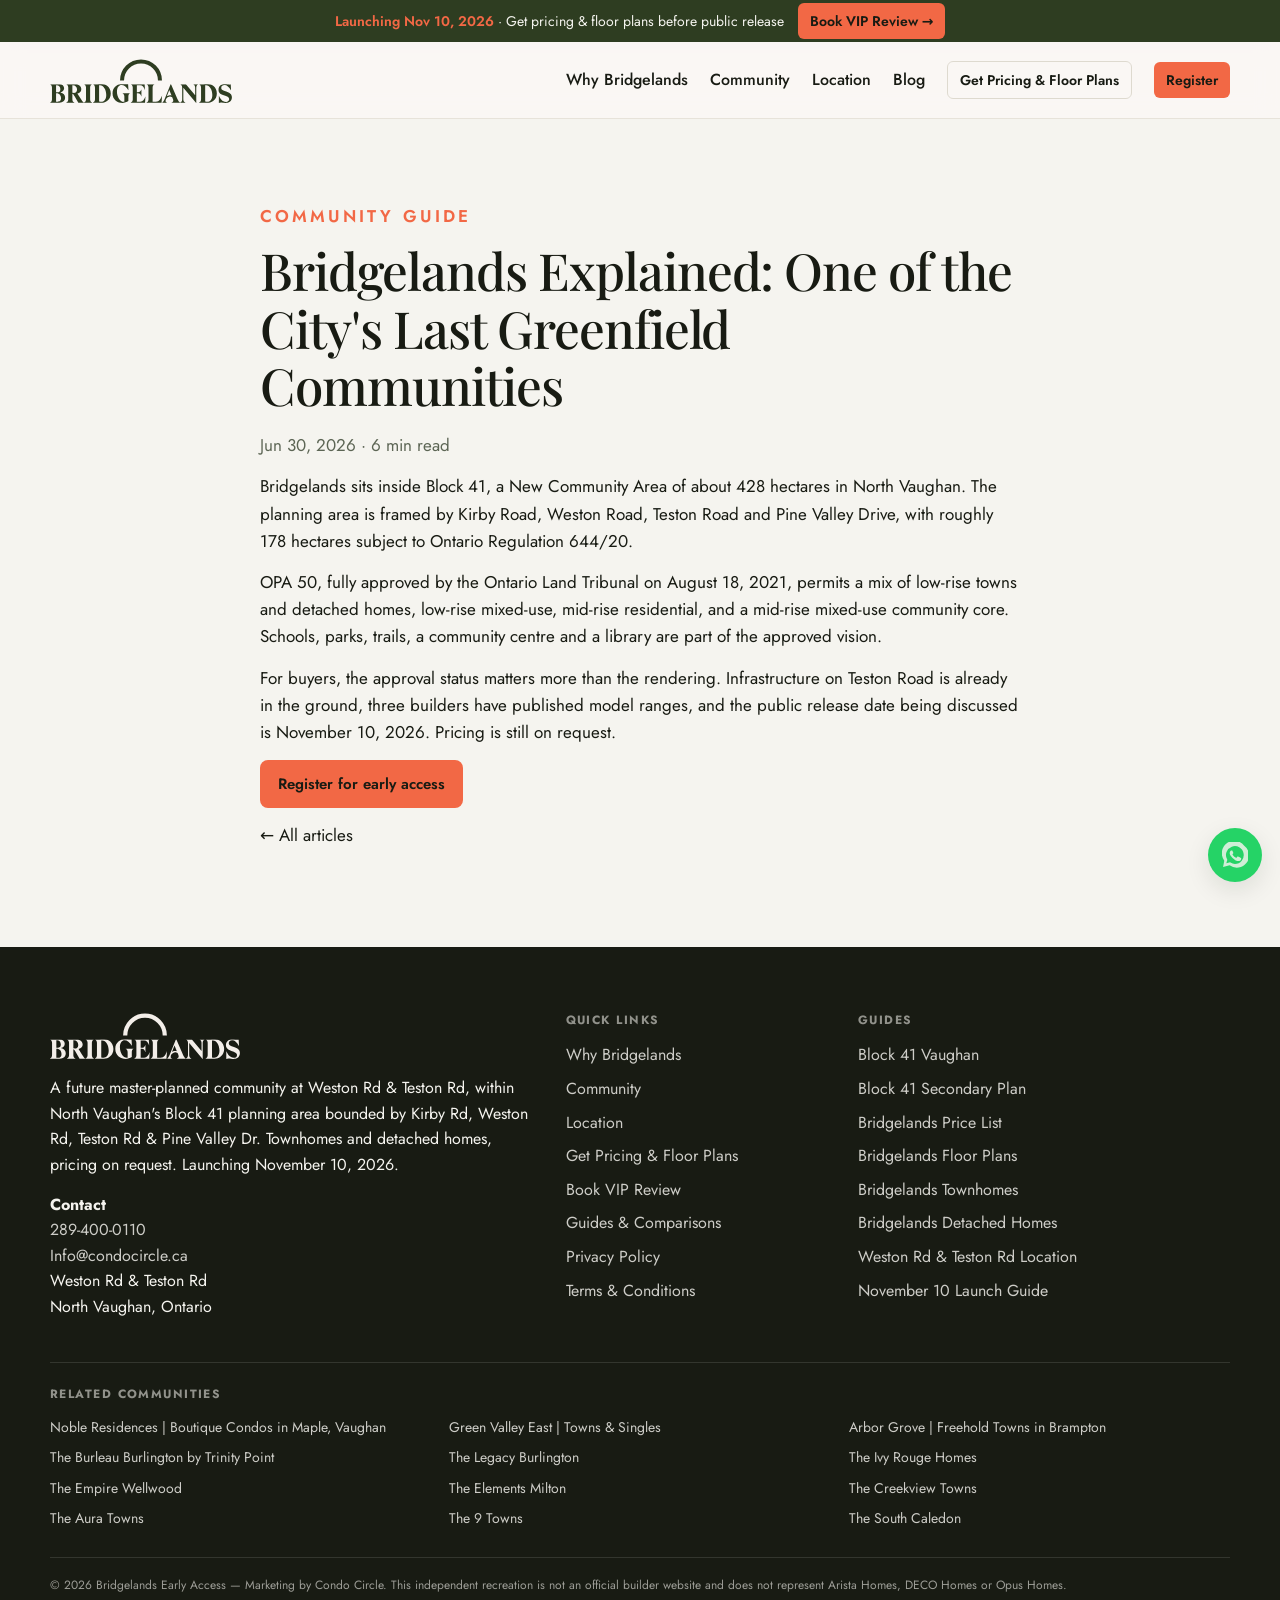
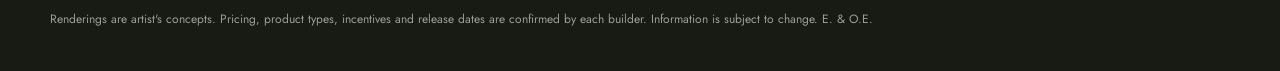
==== article.html @ 706acec5 "Add the Bridgelands early-access site so it can be hosted. Co-authored-by: Cursor <cursoragent@curso" ====
<!doctype html>
<html lang="en">
<head>
  <meta charset="utf-8">
  <meta name="viewport" content="width=device-width, initial-scale=1">
  <title>Article — Bridgelands</title>
  <link rel="icon" href="images/favicon.svg" type="image/svg+xml">
  <link rel="preconnect" href="https://fonts.googleapis.com">
  <link rel="preconnect" href="https://fonts.gstatic.com" crossorigin>
  <link href="https://fonts.googleapis.com/css2?family=Jost:wght@400;500;600;700&family=Playfair+Display:wght@500;600;700&display=swap" rel="stylesheet">
  <link rel="stylesheet" href="css/styles.css">
</head>
<body>
  <div id="chrome-header"></div>
  <main class="section">
    <div class="wrap prose" id="article"></div>
  </main>
  <div id="chrome-footer"></div>
  <script src="js/data.js"></script>
  <script src="js/main.js"></script>
</body>
</html>
---- css/styles.css ----
:root {
  --olive: #2e3d21;
  --olive-mid: #3d4f2e;
  --ink: #181b13;
  --cream: #f5f4ef;
  --cream-deep: #edeee3;
  --linen: #eae3d7;
  --card: #faf7f5;
  --coral: #f26845;
  --coral-deep: #e25736;
  --muted: #5c6554;
  --border: #dedacf;
  --foam: rgba(245, 244, 239, 0.92);
  --shadow: 0 8px 24px rgba(24, 27, 19, 0.1);
  --shadow-lg: 0 16px 48px rgba(24, 27, 19, 0.14);
  --radius: 16px;
  --header: 118px;
  --max: 1180px;
  --serif: "Playfair Display", Georgia, serif;
  --sans: "Jost", system-ui, sans-serif;
}

* { box-sizing: border-box; }
html { scroll-behavior: smooth; }
body {
  margin: 0;
  font-family: var(--sans);
  color: var(--ink);
  background: var(--cream);
  line-height: 1.6;
}
img { max-width: 100%; display: block; }
a { color: inherit; text-decoration: none; }
button, input, select, textarea { font-family: inherit; }
button { cursor: pointer; }

.wrap { width: min(var(--max), calc(100% - 40px)); margin: 0 auto; }
.wrap-wide { width: min(1280px, calc(100% - 40px)); margin: 0 auto; }

.eyebrow {
  display: inline-block;
  letter-spacing: 0.18em;
  text-transform: uppercase;
  font-size: 12px;
  font-weight: 600;
  color: var(--coral);
  margin: 0 0 12px;
}
h1, h2, h3, .serif { font-family: var(--serif); font-weight: 500; letter-spacing: -0.02em; }
h1 { font-size: clamp(34px, 4vw, 52px); line-height: 1.12; margin: 0 0 18px; }
h2 { font-size: clamp(32px, 4vw, 48px); line-height: 1.15; margin: 0 0 16px; }
h3 { font-size: 26px; line-height: 1.25; margin: 0 0 8px; }
p { margin: 0 0 14px; }
.lede { font-size: 18px; color: var(--muted); max-width: 720px; }

.btn {
  display: inline-flex;
  align-items: center;
  justify-content: center;
  gap: 8px;
  border-radius: 8px;
  padding: 12px 18px;
  font-weight: 600;
  font-size: 15px;
  border: 0;
  transition: transform .15s ease, background .15s ease, box-shadow .15s ease;
}
.btn:hover { transform: translateY(-1px); }
.btn-coral { background: var(--coral); color: var(--ink); }
.btn-coral:hover { background: var(--coral-deep); }
.btn-dark { background: var(--ink); color: var(--cream); }
.btn-outline {
  background: transparent;
  color: var(--ink);
  border: 1px solid var(--border);
}
.btn-ghost {
  background: rgba(245, 244, 239, 0.08);
  color: var(--cream);
  border: 2px solid rgba(245, 244, 239, 0.35);
}
.btn-sm { padding: 7px 12px; font-size: 14px; border-radius: 6px; }
.btn-block { width: 100%; }

.site-header { position: sticky; top: 0; z-index: 40; }
.announce {
  background: var(--olive);
  color: var(--cream);
  font-size: 14px;
}
.announce-inner {
  display: flex;
  align-items: center;
  justify-content: center;
  gap: 14px;
  min-height: 42px;
  text-align: center;
}
.announce-inner p { margin: 0; min-width: 0; }
.announce strong { color: var(--coral); font-weight: 600; }
.nav {
  background: rgba(250, 247, 245, 0.94);
  backdrop-filter: blur(12px);
  border-bottom: 1px solid rgba(222, 218, 207, 0.7);
}
.nav-inner {
  display: flex;
  align-items: center;
  justify-content: space-between;
  min-height: 76px;
  gap: 20px;
}
.logo img { height: 46px; width: auto; }
.nav-links {
  display: flex;
  align-items: center;
  gap: 22px;
  font-weight: 500;
}
.nav-links a:hover { color: var(--olive-mid); }
.menu-btn {
  display: none;
  width: 42px;
  height: 42px;
  border-radius: 8px;
  border: 1px solid var(--border);
  background: transparent;
}
.menu-btn span, .menu-btn span:before, .menu-btn span:after {
  display: block; height: 2px; width: 18px; background: var(--ink); position: relative;
}
.menu-btn span:before, .menu-btn span:after { content: ""; position: absolute; left: 0; }
.menu-btn span:before { top: -6px; }
.menu-btn span:after { top: 6px; }

.hero { position: relative; background: var(--olive); overflow: hidden; }
.slides { position: relative; height: min(68vw, 620px); min-height: 420px; }
.slide {
  position: absolute; inset: 0;
  opacity: 0; transition: opacity .6s ease;
}
.slide.active { opacity: 1; }
.slide img { width: 100%; height: 100%; object-fit: cover; }
.slide-caption {
  position: absolute; left: 0; right: 0; bottom: 54px;
  color: white; text-align: center; text-shadow: 0 2px 16px rgba(0,0,0,.45);
  padding: 0 20px;
}
.slide-caption h2 { font-size: clamp(40px, 6vw, 72px); margin: 0; }
.slide-caption p { margin: 8px auto 0; max-width: 560px; font-size: 18px; }
.hero-dots {
  position: absolute; left: 0; right: 0; bottom: 18px;
  display: flex; justify-content: center; gap: 8px;
}
.hero-dots button {
  width: 9px; height: 9px; border-radius: 99px; border: 0;
  background: rgba(255,255,255,.45);
}
.hero-dots button.active { width: 28px; background: white; }

.intro {
  background: linear-gradient(135deg, #14170f, #2c3824);
  color: var(--cream);
  padding: 54px 0 58px;
}
.kicker {
  letter-spacing: 0.16em;
  text-transform: uppercase;
  font-size: 13px;
  color: rgba(245, 244, 239, 0.72);
  margin-bottom: 12px;
}
.cta-row { display: flex; flex-wrap: wrap; gap: 12px; margin-top: 22px; }

.section { padding: 84px 0; }
.section-cream { background: var(--cream); }
.section-deep { background: var(--cream-deep); }
.section-linen { background: var(--linen); }
.section-linen-soft { background: rgba(234, 227, 215, 0.45); }
.center { text-align: center; }
.center .lede, .center p { margin-left: auto; margin-right: auto; }

.builder-logos {
  margin-top: 36px;
  display: grid;
  grid-template-columns: repeat(3, 1fr);
  gap: 18px;
}
.builder-logos a {
  background: white;
  border: 1px solid var(--border);
  border-radius: 14px;
  min-height: 140px;
  display: flex;
  align-items: center;
  justify-content: center;
  padding: 24px;
  transition: box-shadow .2s ease, transform .2s ease;
}
.builder-logos a:hover { box-shadow: var(--shadow); transform: translateY(-2px); }
.builder-logos img { max-height: 64px; width: auto; max-width: 180px; object-fit: contain; }

.stats {
  background: linear-gradient(135deg, #14170f, #31402a);
  color: var(--cream);
  border-top: 1px solid rgba(245,244,239,.08);
  border-bottom: 1px solid rgba(245,244,239,.08);
}
.stats-grid {
  display: grid;
  grid-template-columns: 1.2fr 1fr 1fr auto;
  gap: 18px;
  align-items: center;
  padding: 22px 0;
}
.stat strong { display: block; font-family: var(--serif); font-size: 28px; font-weight: 500; }
.stat span { color: rgba(245,244,239,.7); font-size: 14px; }

.quick {
  display: grid;
  grid-template-columns: 1.4fr .8fr;
  gap: 40px;
  align-items: start;
}
.facts {
  display: grid;
  grid-template-columns: 1fr 1fr;
  gap: 12px;
}
.fact {
  background: white;
  border: 1px solid var(--border);
  border-radius: 12px;
  padding: 16px 18px;
}
.fact span { display: block; font-size: 12px; letter-spacing: .12em; text-transform: uppercase; color: var(--muted); }
.fact strong { font-family: var(--serif); font-size: 22px; font-weight: 500; }

.travel { text-align: center; }
.travel img { margin: 18px auto 0; border-radius: 18px; box-shadow: var(--shadow); }

.split {
  display: grid;
  grid-template-columns: 1fr 1fr;
  gap: 48px;
  align-items: center;
}
.mosaic {
  display: grid;
  grid-template-columns: 1.1fr .9fr;
  grid-template-rows: 180px 180px;
  gap: 12px;
}
.mosaic img { width: 100%; height: 100%; object-fit: cover; border-radius: 16px; }
.mosaic img:first-child { grid-row: 1 / span 2; height: 100%; }

.feature-grid {
  display: grid;
  grid-template-columns: repeat(3, 1fr);
  gap: 16px;
  margin-top: 28px;
}
.feature {
  background: white;
  border: 1px solid var(--border);
  border-radius: var(--radius);
  padding: 22px;
  min-height: 170px;
  transition: transform .15s ease, box-shadow .15s ease;
}
.feature:hover { transform: translateY(-3px); box-shadow: var(--shadow); }
.icon {
  width: 42px; height: 42px; border-radius: 10px;
  background: rgba(242, 104, 69, 0.12);
  color: var(--coral-deep);
  display: grid; place-items: center;
  margin-bottom: 12px;
}
.feature p { color: var(--muted); margin: 0; font-size: 15px; }

.two-col { display: grid; grid-template-columns: 1.1fr .9fr; gap: 28px; }
.panel {
  background: white;
  border-radius: 18px;
  padding: 28px;
  border: 1px solid var(--border);
}
.panel ul, .check-list { list-style: none; padding: 0; margin: 0; }
.check-list li { padding: 8px 0 8px 28px; position: relative; }
.check-list li:before {
  content: "";
  position: absolute; left: 0; top: 14px;
  width: 14px; height: 8px;
  border-left: 2px solid var(--olive);
  border-bottom: 2px solid var(--olive);
  transform: rotate(-45deg);
}
.note { font-size: 13px; color: var(--muted); margin-top: 18px; }

.tabs { display: flex; gap: 8px; flex-wrap: wrap; margin: 22px 0; }
.tab, .chip {
  border: 1px solid var(--border);
  background: white;
  border-radius: 999px;
  padding: 8px 16px;
  font-weight: 500;
}
.tab.active, .chip.active { background: var(--ink); color: var(--cream); border-color: var(--ink); }

.cards { display: grid; grid-template-columns: repeat(3, 1fr); gap: 18px; }
.card {
  background: white;
  border-radius: 18px;
  overflow: hidden;
  border: 1px solid var(--border);
  box-shadow: 0 2px 8px rgba(24,27,19,.05);
  display: flex;
  flex-direction: column;
}
.card img { height: 190px; width: 100%; object-fit: cover; }
.card-body { padding: 18px 18px 20px; display: flex; flex-direction: column; gap: 6px; flex: 1; }
.card-body .meta { color: var(--muted); font-size: 14px; letter-spacing: .08em; text-transform: uppercase; }
.card-body h3 { font-size: 24px; }
.size { font-family: var(--serif); font-size: 20px; }
.card-actions { display: flex; gap: 8px; margin-top: auto; padding-top: 12px; flex-wrap: wrap; }
.models { display: none; margin-top: 8px; border-top: 1px solid var(--border); padding-top: 8px; }
.models.open { display: block; }
.models li { display: flex; justify-content: space-between; gap: 8px; font-size: 14px; padding: 6px 0; border-bottom: 1px solid rgba(222,218,207,.6); }

.gallery { display: grid; grid-template-columns: repeat(4, 1fr); gap: 12px; }
.gallery figure {
  margin: 0; position: relative; overflow: hidden; border-radius: 14px; cursor: pointer;
}
.gallery img { height: 210px; width: 100%; object-fit: cover; transition: transform .35s ease; }
.gallery figure:hover img { transform: scale(1.04); }
.gallery figcaption {
  position: absolute; left: 0; right: 0; bottom: 0;
  padding: 28px 12px 10px;
  background: linear-gradient(transparent, rgba(20,23,15,.8));
  color: white; font-size: 13px;
}

.life-grid { display: grid; grid-template-columns: repeat(4, 1fr); gap: 12px; margin-top: 28px; }
.life-grid a {
  position: relative; border-radius: 14px; overflow: hidden; min-height: 180px; display: block;
}
.life-grid img { width: 100%; height: 220px; object-fit: cover; }
.life-grid span {
  position: absolute; left: 12px; bottom: 12px; color: white;
  font-weight: 600; text-shadow: 0 2px 8px rgba(0,0,0,.5);
}

.banner {
  display: flex; align-items: center; justify-content: space-between; gap: 20px;
  background: white; border-radius: 18px; padding: 28px; border: 1px solid var(--border);
}
.brochure-grid { display: grid; grid-template-columns: repeat(4, 1fr); gap: 12px; margin: 22px 0; }
.brochure {
  background: white; border: 1px solid var(--border); border-radius: 12px;
  padding: 16px; text-align: left; font-weight: 500;
}
.brochure small { display: block; color: var(--muted); font-weight: 400; margin-top: 4px; }

.loc-grid { display: grid; grid-template-columns: 1fr 1fr; gap: 28px; align-items: start; }
.map-stack { display: grid; gap: 12px; }
.map-stack img { border-radius: 16px; width: 100%; object-fit: cover; max-height: 280px; }
.connect { display: grid; grid-template-columns: 1fr 1fr; gap: 10px; margin-top: 16px; }
.connect div { background: white; border-radius: 12px; padding: 12px 14px; border: 1px solid var(--border); }
.connect strong { display: block; font-family: var(--serif); font-size: 22px; }

.deep { display: grid; gap: 14px; }
.deep article {
  display: grid; grid-template-columns: 140px 1fr; gap: 18px;
  background: white; border-radius: 16px; padding: 18px 20px; border: 1px solid var(--border);
}
.deep .tag { color: var(--coral); font-size: 12px; letter-spacing: .14em; font-weight: 600; }

.builder-detail { display: grid; grid-template-columns: repeat(3, 1fr); gap: 16px; }
.builder-detail article { background: white; border-radius: 16px; padding: 22px; border: 1px solid var(--border); }
.builder-detail img { height: 42px; width: auto; object-fit: contain; margin-bottom: 12px; }

.rebate { display: grid; grid-template-columns: repeat(3, 1fr); gap: 14px; margin-top: 20px; }
.rebate article {
  background: white; border-radius: 16px; padding: 22px; border: 1px solid var(--border); text-align: center;
}
.rebate strong { display: block; font-family: var(--serif); font-size: 36px; color: var(--olive); }

.posts { display: grid; grid-template-columns: repeat(2, 1fr); gap: 16px; }
.post {
  background: white; border-radius: 16px; padding: 22px; border: 1px solid var(--border);
  display: flex; flex-direction: column; min-height: 220px;
}
.post .cat { color: var(--coral); font-size: 12px; letter-spacing: .14em; font-weight: 600; }
.post h3 { font-size: 24px; }
.post .when { margin-top: auto; color: var(--muted); font-size: 14px; }

.article-index { display: grid; grid-template-columns: 1fr 1fr; gap: 8px 24px; margin-top: 18px; }
.article-index a { padding: 8px 0; border-bottom: 1px solid var(--border); }
.article-index a:hover { color: var(--coral-deep); }

.faq details {
  background: white; border: 1px solid var(--border); border-radius: 12px; padding: 14px 18px; margin-bottom: 10px;
}
.faq summary { cursor: pointer; font-weight: 600; font-size: 17px; }
.faq details p { color: var(--muted); margin: 10px 0 4px; }

.register-grid { display: grid; grid-template-columns: .9fr 1.1fr; gap: 28px; align-items: start; }
.choices { display: grid; gap: 10px; }
.choice {
  text-align: left; background: white; border: 1px solid var(--border); border-radius: 14px; padding: 14px 16px;
}
.choice.active { border-color: var(--ink); box-shadow: inset 0 0 0 1px var(--ink); }
.choice strong { display: block; }
.choice span { color: var(--muted); font-size: 14px; }
.form { display: grid; grid-template-columns: 1fr 1fr; gap: 12px; }
.form label { display: grid; gap: 6px; font-size: 14px; font-weight: 500; }
.form label.full { grid-column: 1 / -1; }
.form input, .form select, .form textarea {
  border: 1px solid var(--border); border-radius: 10px; padding: 12px 12px; background: white; font-size: 15px;
}
.form input:focus, .form select:focus, .form textarea:focus { outline: 2px solid rgba(46, 61, 33, .35); border-color: var(--olive); }
.steps { display: flex; gap: 8px; margin-bottom: 14px; color: var(--muted); font-size: 13px; }
.steps span.active { color: var(--ink); font-weight: 600; }
.success { background: white; border-radius: 16px; padding: 28px; border: 1px solid var(--border); }

.site-footer { background: var(--ink); color: var(--cream); padding: 64px 0 28px; }
.footer-grid { display: grid; grid-template-columns: 1.3fr .7fr 1fr; gap: 32px; }
.site-footer a { color: rgba(245,244,239,.82); }
.site-footer a:hover { color: white; }
.site-footer h4 { margin: 0 0 12px; font-family: var(--sans); letter-spacing: .12em; font-size: 12px; text-transform: uppercase; color: rgba(245,244,239,.55); }
.site-footer ul { list-style: none; padding: 0; margin: 0; display: grid; gap: 8px; }
.fine { margin-top: 28px; padding-top: 18px; border-top: 1px solid rgba(245,244,239,.12); font-size: 12px; color: rgba(245,244,239,.6); }
.sisters { margin-top: 28px; padding-top: 22px; border-top: 1px solid rgba(245,244,239,.12); }
.sister-grid { display: grid; grid-template-columns: repeat(3, 1fr); gap: 8px 18px; }
.sister-grid a { font-size: 14px; }

.floaters { position: fixed; right: 18px; bottom: 18px; display: grid; gap: 10px; z-index: 50; }
.floater {
  width: 54px; height: 54px; border-radius: 50%; display: grid; place-items: center;
  background: #25d366; color: white; box-shadow: var(--shadow);
  border: 0;
}
.floater.chat { background: #7dcea0; }

.lightbox {
  position: fixed; inset: 0; background: rgba(16,18,12,.88);
  display: none; align-items: center; justify-content: center; z-index: 80; padding: 24px;
}
.lightbox.open { display: flex; }
.lightbox img { max-width: min(1100px, 100%); max-height: 84vh; border-radius: 12px; }
.lightbox button {
  position: absolute; top: 16px; right: 16px; background: white; border: 0; border-radius: 8px; padding: 8px 12px;
}

.page-hero { padding: 48px 0 10px; }
.prose { max-width: 760px; }
.prose p { font-size: 17px; }
.article-card-list { display: grid; gap: 14px; }

@media (max-width: 980px) {
  .nav-links {
    display: none;
    position: absolute; top: 118px; left: 0; right: 0;
    background: var(--card); flex-direction: column; align-items: stretch;
    padding: 16px 20px 22px; border-bottom: 1px solid var(--border); gap: 12px;
  }
  .nav-links.open { display: flex; }
  .menu-btn { display: grid; place-items: center; }
  .quick, .split, .two-col, .loc-grid, .register-grid, .footer-grid { grid-template-columns: 1fr; }
  .feature-grid, .cards, .builder-detail, .rebate, .posts { grid-template-columns: 1fr 1fr; }
  .gallery, .life-grid, .brochure-grid { grid-template-columns: 1fr 1fr; }
  .stats-grid { grid-template-columns: 1fr 1fr; }
  .builder-logos { grid-template-columns: 1fr; }
  .sister-grid { grid-template-columns: 1fr 1fr; }
  .deep article { grid-template-columns: 1fr; }
  .banner { flex-direction: column; align-items: flex-start; }
}
@media (max-width: 680px) {
  .wrap, .wrap-wide { width: calc(100% - 32px); }
  .section { padding: 56px 0; }
  h1 { font-size: 30px; }
  .kicker { letter-spacing: 0.04em; font-size: 11px; line-height: 1.6; }
  .cta-row { flex-direction: column; align-items: stretch; margin-right: 68px; }
  .intro p { max-width: none; }
  .announce-extra { display: none; }
  .announce-inner { flex-direction: column; padding: 8px 0; }
  .slides { height: auto; min-height: 0; aspect-ratio: 16 / 9; }
  .slide img { object-position: center center; }
  .slide-caption { display: none; }
  .feature-grid, .cards, .gallery, .life-grid, .brochure-grid, .posts, .facts, .form, .article-index, .sister-grid, .rebate, .builder-detail {
    grid-template-columns: 1fr;
  }
  .mosaic { grid-template-rows: 140px 140px; }
}
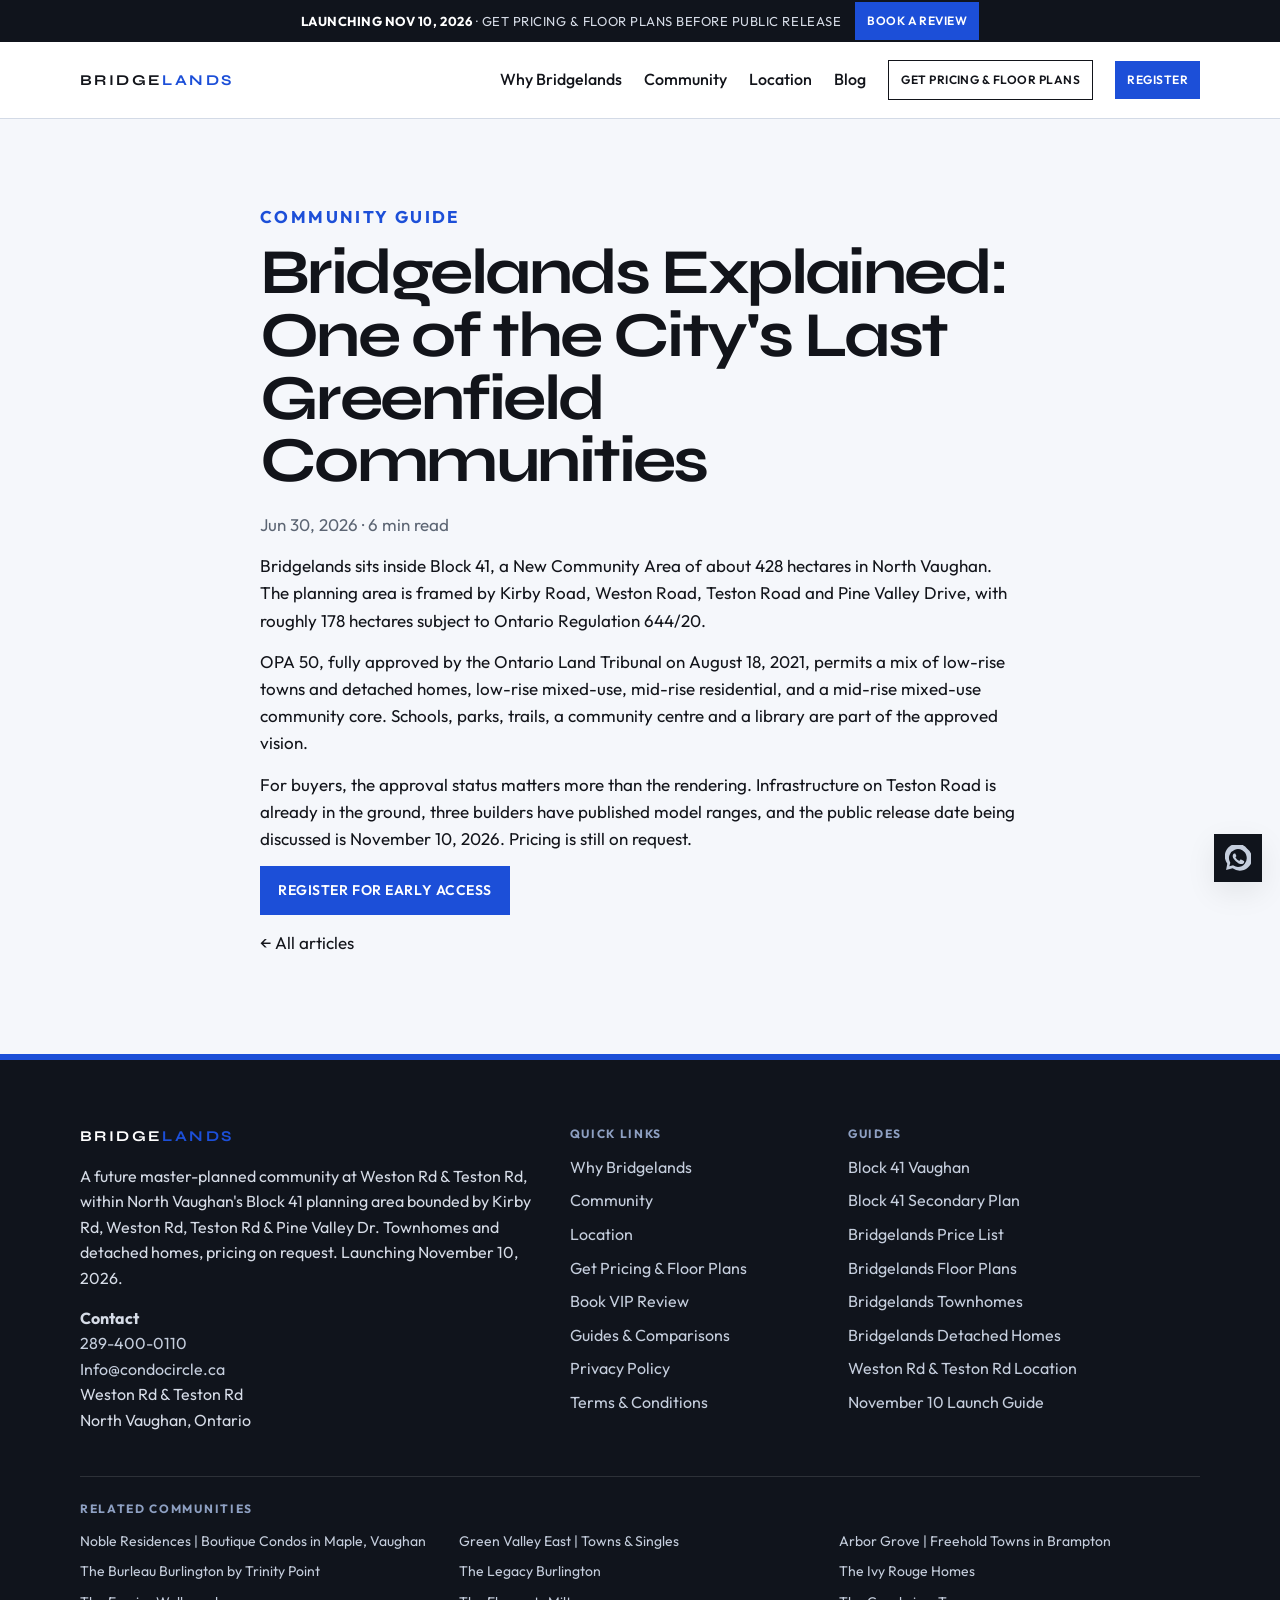
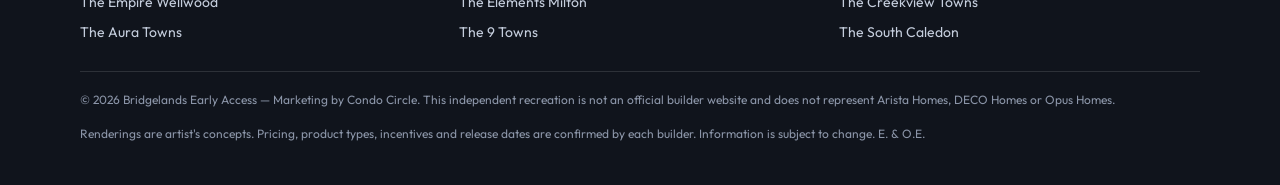
==== commit 83056c74: "Restyle the site so it no longer matches the competitor layout. Co-authored-by: Cursor <cursoragent@" ====
--- a/article.html
+++ b/article.html
@@ -7,7 +7,7 @@
   <link rel="icon" href="images/favicon.svg" type="image/svg+xml">
   <link rel="preconnect" href="https://fonts.googleapis.com">
   <link rel="preconnect" href="https://fonts.gstatic.com" crossorigin>
-  <link href="https://fonts.googleapis.com/css2?family=Jost:wght@400;500;600;700&family=Playfair+Display:wght@500;600;700&display=swap" rel="stylesheet">
+  <link href="https://fonts.googleapis.com/css2?family=Outfit:wght@400;500;600;700&family=Syne:wght@600;700;800&display=swap" rel="stylesheet">
   <link rel="stylesheet" href="css/styles.css">
 </head>
 <body>
--- a/css/styles.css
+++ b/css/styles.css
@@ -1,23 +1,23 @@
 :root {
-  --olive: #2e3d21;
-  --olive-mid: #3d4f2e;
-  --ink: #181b13;
-  --cream: #f5f4ef;
-  --cream-deep: #edeee3;
-  --linen: #eae3d7;
-  --card: #faf7f5;
-  --coral: #f26845;
-  --coral-deep: #e25736;
-  --muted: #5c6554;
-  --border: #dedacf;
-  --foam: rgba(245, 244, 239, 0.92);
-  --shadow: 0 8px 24px rgba(24, 27, 19, 0.1);
-  --shadow-lg: 0 16px 48px rgba(24, 27, 19, 0.14);
-  --radius: 16px;
-  --header: 118px;
-  --max: 1180px;
-  --serif: "Playfair Display", Georgia, serif;
-  --sans: "Jost", system-ui, sans-serif;
+  --olive: #1b2433;
+  --olive-mid: #1c4fd8;
+  --ink: #12141a;
+  --cream: #f5f7fb;
+  --cream-deep: #e7edf6;
+  --linen: #dfe7f4;
+  --card: #ffffff;
+  --coral: #1c4fd8;
+  --coral-deep: #143aa8;
+  --muted: #5c6573;
+  --border: #d3dae6;
+  --foam: rgba(245, 247, 251, 0.94);
+  --shadow: 0 10px 30px rgba(18, 20, 26, 0.08);
+  --shadow-lg: 0 18px 40px rgba(18, 20, 26, 0.12);
+  --radius: 2px;
+  --header: 108px;
+  --max: 1120px;
+  --serif: "Syne", "Avenir Next", sans-serif;
+  --sans: "Outfit", system-ui, sans-serif;
 }
 
 * { box-sizing: border-box; }
@@ -39,17 +39,17 @@
 
 .eyebrow {
   display: inline-block;
-  letter-spacing: 0.18em;
+  letter-spacing: 0.14em;
   text-transform: uppercase;
   font-size: 12px;
-  font-weight: 600;
+  font-weight: 700;
   color: var(--coral);
   margin: 0 0 12px;
 }
-h1, h2, h3, .serif { font-family: var(--serif); font-weight: 500; letter-spacing: -0.02em; }
-h1 { font-size: clamp(34px, 4vw, 52px); line-height: 1.12; margin: 0 0 18px; }
-h2 { font-size: clamp(32px, 4vw, 48px); line-height: 1.15; margin: 0 0 16px; }
-h3 { font-size: 26px; line-height: 1.25; margin: 0 0 8px; }
+h1, h2, h3, .serif { font-family: var(--serif); font-weight: 700; letter-spacing: -0.04em; }
+h1 { font-size: clamp(36px, 5vw, 64px); line-height: 0.98; margin: 0 0 18px; }
+h2 { font-size: clamp(30px, 3.4vw, 44px); line-height: 1.05; margin: 0 0 16px; }
+h3 { font-size: 22px; line-height: 1.2; margin: 0 0 8px; }
 p { margin: 0 0 14px; }
 .lede { font-size: 18px; color: var(--muted); max-width: 720px; }
 
@@ -58,35 +58,39 @@
   align-items: center;
   justify-content: center;
   gap: 8px;
-  border-radius: 8px;
-  padding: 12px 18px;
+  border-radius: 0;
+  padding: 13px 18px;
   font-weight: 600;
-  font-size: 15px;
+  font-size: 14px;
+  letter-spacing: 0.04em;
+  text-transform: uppercase;
   border: 0;
-  transition: transform .15s ease, background .15s ease, box-shadow .15s ease;
-}
-.btn:hover { transform: translateY(-1px); }
-.btn-coral { background: var(--coral); color: var(--ink); }
-.btn-coral:hover { background: var(--coral-deep); }
-.btn-dark { background: var(--ink); color: var(--cream); }
+  transition: background .15s ease, color .15s ease;
+}
+.btn:hover { transform: none; }
+.btn-coral { background: var(--coral); color: white; }
+.btn-coral:hover { background: var(--accent-deep, #143aa8); }
+.btn-dark { background: var(--ink); color: white; }
 .btn-outline {
   background: transparent;
   color: var(--ink);
-  border: 1px solid var(--border);
+  border: 1px solid var(--ink);
 }
 .btn-ghost {
-  background: rgba(245, 244, 239, 0.08);
-  color: var(--cream);
-  border: 2px solid rgba(245, 244, 239, 0.35);
-}
-.btn-sm { padding: 7px 12px; font-size: 14px; border-radius: 6px; }
+  background: transparent;
+  color: var(--ink);
+  border: 1px solid var(--ink);
+}
+.btn-sm { padding: 9px 12px; font-size: 12px; }
 .btn-block { width: 100%; }
 
 .site-header { position: sticky; top: 0; z-index: 40; }
 .announce {
-  background: var(--olive);
-  color: var(--cream);
-  font-size: 14px;
+  background: #10141c;
+  color: #d5dbe6;
+  font-size: 13px;
+  letter-spacing: 0.04em;
+  text-transform: uppercase;
 }
 .announce-inner {
   display: flex;
@@ -97,11 +101,11 @@
   text-align: center;
 }
 .announce-inner p { margin: 0; min-width: 0; }
-.announce strong { color: var(--coral); font-weight: 600; }
+.announce strong { color: white; font-weight: 700; }
 .nav {
-  background: rgba(250, 247, 245, 0.94);
-  backdrop-filter: blur(12px);
-  border-bottom: 1px solid rgba(222, 218, 207, 0.7);
+  position: relative;
+  background: #ffffff;
+  border-bottom: 1px solid var(--border);
 }
 .nav-inner {
   display: flex;
@@ -110,7 +114,15 @@
   min-height: 76px;
   gap: 20px;
 }
-.logo img { height: 46px; width: auto; }
+.wordmark {
+  font-family: var(--serif);
+  font-weight: 700;
+  letter-spacing: 0.16em;
+  font-size: 15px;
+  color: var(--ink);
+}
+.wordmark span { color: var(--coral); }
+.logo img { height: 28px; width: auto; filter: grayscale(1) contrast(1.2); }
 .nav-links {
   display: flex;
   align-items: center;
@@ -133,7 +145,23 @@
 .menu-btn span:before { top: -6px; }
 .menu-btn span:after { top: 6px; }
 
-.hero { position: relative; background: var(--olive); overflow: hidden; }
+.hero-split { background: #f5f7fb; padding: 48px 0 28px; border-bottom: 1px solid var(--border); }
+.hero-grid { display: grid; grid-template-columns: 1.05fr 0.95fr; gap: 40px; align-items: center; }
+.hero-frame { position: relative; background: #10141c; }
+.hero-frame img { width: 100%; height: 460px; object-fit: cover; }
+.hero-note {
+  position: absolute; left: 12px; bottom: 12px;
+  background: #10141c; color: white; font-size: 12px; letter-spacing: 0.08em;
+  text-transform: uppercase; padding: 6px 8px;
+}
+.hero-meta { display: grid; grid-template-columns: repeat(3, 1fr); gap: 10px; list-style: none; padding: 0; margin: 26px 0 0; }
+.hero-meta li { border-top: 2px solid var(--ink); padding-top: 8px; }
+.hero-meta strong { display: block; font-family: var(--serif); font-size: 16px; }
+.hero-meta span { color: var(--muted); font-size: 13px; }
+.filmstrip { display: grid; grid-template-columns: repeat(4, 1fr); gap: 8px; margin-top: 28px; }
+.filmstrip img { height: 110px; width: 100%; object-fit: cover; filter: saturate(0.85); }
+
+.hero { position: relative; background: #10141c; overflow: hidden; }
 .slides { position: relative; height: min(68vw, 620px); min-height: 420px; }
 .slide {
   position: absolute; inset: 0;
@@ -159,15 +187,16 @@
 .hero-dots button.active { width: 28px; background: white; }
 
 .intro {
-  background: linear-gradient(135deg, #14170f, #2c3824);
-  color: var(--cream);
-  padding: 54px 0 58px;
+  background: #10141c;
+  color: white;
+  padding: 36px 0;
 }
 .kicker {
-  letter-spacing: 0.16em;
+  letter-spacing: 0.12em;
   text-transform: uppercase;
-  font-size: 13px;
-  color: rgba(245, 244, 239, 0.72);
+  font-size: 12px;
+  font-weight: 700;
+  color: #9eb0d4;
   margin-bottom: 12px;
 }
 .cta-row { display: flex; flex-wrap: wrap; gap: 12px; margin-top: 22px; }
@@ -189,7 +218,7 @@
 .builder-logos a {
   background: white;
   border: 1px solid var(--border);
-  border-radius: 14px;
+  border-radius: 0;
   min-height: 140px;
   display: flex;
   align-items: center;
@@ -201,10 +230,10 @@
 .builder-logos img { max-height: 64px; width: auto; max-width: 180px; object-fit: contain; }
 
 .stats {
-  background: linear-gradient(135deg, #14170f, #31402a);
-  color: var(--cream);
-  border-top: 1px solid rgba(245,244,239,.08);
-  border-bottom: 1px solid rgba(245,244,239,.08);
+  background: white;
+  color: var(--ink);
+  border-top: 1px solid var(--border);
+  border-bottom: 1px solid var(--border);
 }
 .stats-grid {
   display: grid;
@@ -214,7 +243,7 @@
   padding: 22px 0;
 }
 .stat strong { display: block; font-family: var(--serif); font-size: 28px; font-weight: 500; }
-.stat span { color: rgba(245,244,239,.7); font-size: 14px; }
+.stat span { color: var(--muted); font-size: 14px; }
 
 .quick {
   display: grid;
@@ -230,14 +259,14 @@
 .fact {
   background: white;
   border: 1px solid var(--border);
-  border-radius: 12px;
+  border-radius: 0;
   padding: 16px 18px;
 }
 .fact span { display: block; font-size: 12px; letter-spacing: .12em; text-transform: uppercase; color: var(--muted); }
 .fact strong { font-family: var(--serif); font-size: 22px; font-weight: 500; }
 
 .travel { text-align: center; }
-.travel img { margin: 18px auto 0; border-radius: 18px; box-shadow: var(--shadow); }
+.travel img { margin: 18px auto 0; border-radius: 0; box-shadow: var(--shadow); }
 
 .split {
   display: grid;
@@ -251,7 +280,7 @@
   grid-template-rows: 180px 180px;
   gap: 12px;
 }
-.mosaic img { width: 100%; height: 100%; object-fit: cover; border-radius: 16px; }
+.mosaic img { width: 100%; height: 100%; object-fit: cover; border-radius: 0; }
 .mosaic img:first-child { grid-row: 1 / span 2; height: 100%; }
 
 .feature-grid {
@@ -270,9 +299,9 @@
 }
 .feature:hover { transform: translateY(-3px); box-shadow: var(--shadow); }
 .icon {
-  width: 42px; height: 42px; border-radius: 10px;
-  background: rgba(242, 104, 69, 0.12);
-  color: var(--coral-deep);
+  width: 42px; height: 42px; border-radius: 0;
+  background: #10141c;
+  color: white;
   display: grid; place-items: center;
   margin-bottom: 12px;
 }
@@ -281,7 +310,7 @@
 .two-col { display: grid; grid-template-columns: 1.1fr .9fr; gap: 28px; }
 .panel {
   background: white;
-  border-radius: 18px;
+  border-radius: 0;
   padding: 28px;
   border: 1px solid var(--border);
 }
@@ -291,8 +320,8 @@
   content: "";
   position: absolute; left: 0; top: 14px;
   width: 14px; height: 8px;
-  border-left: 2px solid var(--olive);
-  border-bottom: 2px solid var(--olive);
+  border-left: 2px solid #1c4fd8;
+  border-bottom: 2px solid #1c4fd8;
   transform: rotate(-45deg);
 }
 .note { font-size: 13px; color: var(--muted); margin-top: 18px; }
@@ -301,16 +330,19 @@
 .tab, .chip {
   border: 1px solid var(--border);
   background: white;
-  border-radius: 999px;
+  border-radius: 0;
   padding: 8px 16px;
-  font-weight: 500;
+  font-weight: 600;
+  letter-spacing: 0.04em;
+  text-transform: uppercase;
+  font-size: 13px;
 }
 .tab.active, .chip.active { background: var(--ink); color: var(--cream); border-color: var(--ink); }
 
 .cards { display: grid; grid-template-columns: repeat(3, 1fr); gap: 18px; }
 .card {
   background: white;
-  border-radius: 18px;
+  border-radius: 0;
   overflow: hidden;
   border: 1px solid var(--border);
   box-shadow: 0 2px 8px rgba(24,27,19,.05);
@@ -329,7 +361,7 @@
 
 .gallery { display: grid; grid-template-columns: repeat(4, 1fr); gap: 12px; }
 .gallery figure {
-  margin: 0; position: relative; overflow: hidden; border-radius: 14px; cursor: pointer;
+  margin: 0; position: relative; overflow: hidden; border-radius: 0; cursor: pointer;
 }
 .gallery img { height: 210px; width: 100%; object-fit: cover; transition: transform .35s ease; }
 .gallery figure:hover img { transform: scale(1.04); }
@@ -342,7 +374,7 @@
 
 .life-grid { display: grid; grid-template-columns: repeat(4, 1fr); gap: 12px; margin-top: 28px; }
 .life-grid a {
-  position: relative; border-radius: 14px; overflow: hidden; min-height: 180px; display: block;
+  position: relative; border-radius: 0; overflow: hidden; min-height: 180px; display: block;
 }
 .life-grid img { width: 100%; height: 220px; object-fit: cover; }
 .life-grid span {
@@ -352,42 +384,42 @@
 
 .banner {
   display: flex; align-items: center; justify-content: space-between; gap: 20px;
-  background: white; border-radius: 18px; padding: 28px; border: 1px solid var(--border);
+  background: white; border-radius: 0; padding: 28px; border: 1px solid var(--border);
 }
 .brochure-grid { display: grid; grid-template-columns: repeat(4, 1fr); gap: 12px; margin: 22px 0; }
 .brochure {
-  background: white; border: 1px solid var(--border); border-radius: 12px;
+  background: white; border: 1px solid var(--border); border-radius: 0;
   padding: 16px; text-align: left; font-weight: 500;
 }
 .brochure small { display: block; color: var(--muted); font-weight: 400; margin-top: 4px; }
 
 .loc-grid { display: grid; grid-template-columns: 1fr 1fr; gap: 28px; align-items: start; }
 .map-stack { display: grid; gap: 12px; }
-.map-stack img { border-radius: 16px; width: 100%; object-fit: cover; max-height: 280px; }
+.map-stack img { border-radius: 0; width: 100%; object-fit: cover; max-height: 280px; }
 .connect { display: grid; grid-template-columns: 1fr 1fr; gap: 10px; margin-top: 16px; }
-.connect div { background: white; border-radius: 12px; padding: 12px 14px; border: 1px solid var(--border); }
+.connect div { background: white; border-radius: 0; padding: 12px 14px; border: 1px solid var(--border); }
 .connect strong { display: block; font-family: var(--serif); font-size: 22px; }
 
 .deep { display: grid; gap: 14px; }
 .deep article {
   display: grid; grid-template-columns: 140px 1fr; gap: 18px;
-  background: white; border-radius: 16px; padding: 18px 20px; border: 1px solid var(--border);
+  background: white; border-radius: 0; padding: 18px 20px; border: 1px solid var(--border);
 }
 .deep .tag { color: var(--coral); font-size: 12px; letter-spacing: .14em; font-weight: 600; }
 
 .builder-detail { display: grid; grid-template-columns: repeat(3, 1fr); gap: 16px; }
-.builder-detail article { background: white; border-radius: 16px; padding: 22px; border: 1px solid var(--border); }
+.builder-detail article { background: white; border-radius: 0; padding: 22px; border: 1px solid var(--border); }
 .builder-detail img { height: 42px; width: auto; object-fit: contain; margin-bottom: 12px; }
 
 .rebate { display: grid; grid-template-columns: repeat(3, 1fr); gap: 14px; margin-top: 20px; }
 .rebate article {
-  background: white; border-radius: 16px; padding: 22px; border: 1px solid var(--border); text-align: center;
+  background: white; border-radius: 0; padding: 22px; border: 1px solid var(--border); text-align: center;
 }
 .rebate strong { display: block; font-family: var(--serif); font-size: 36px; color: var(--olive); }
 
 .posts { display: grid; grid-template-columns: repeat(2, 1fr); gap: 16px; }
 .post {
-  background: white; border-radius: 16px; padding: 22px; border: 1px solid var(--border);
+  background: white; border-radius: 0; padding: 22px; border: 1px solid var(--border);
   display: flex; flex-direction: column; min-height: 220px;
 }
 .post .cat { color: var(--coral); font-size: 12px; letter-spacing: .14em; font-weight: 600; }
@@ -399,7 +431,7 @@
 .article-index a:hover { color: var(--coral-deep); }
 
 .faq details {
-  background: white; border: 1px solid var(--border); border-radius: 12px; padding: 14px 18px; margin-bottom: 10px;
+  background: white; border: 1px solid var(--border); border-radius: 0; padding: 14px 18px; margin-bottom: 10px;
 }
 .faq summary { cursor: pointer; font-weight: 600; font-size: 17px; }
 .faq details p { color: var(--muted); margin: 10px 0 4px; }
@@ -407,7 +439,7 @@
 .register-grid { display: grid; grid-template-columns: .9fr 1.1fr; gap: 28px; align-items: start; }
 .choices { display: grid; gap: 10px; }
 .choice {
-  text-align: left; background: white; border: 1px solid var(--border); border-radius: 14px; padding: 14px 16px;
+  text-align: left; background: white; border: 1px solid var(--border); border-radius: 0; padding: 14px 16px;
 }
 .choice.active { border-color: var(--ink); box-shadow: inset 0 0 0 1px var(--ink); }
 .choice strong { display: block; }
@@ -416,28 +448,28 @@
 .form label { display: grid; gap: 6px; font-size: 14px; font-weight: 500; }
 .form label.full { grid-column: 1 / -1; }
 .form input, .form select, .form textarea {
-  border: 1px solid var(--border); border-radius: 10px; padding: 12px 12px; background: white; font-size: 15px;
-}
-.form input:focus, .form select:focus, .form textarea:focus { outline: 2px solid rgba(46, 61, 33, .35); border-color: var(--olive); }
+  border: 1px solid var(--border); border-radius: 0; padding: 12px 12px; background: white; font-size: 15px;
+}
+.form input:focus, .form select:focus, .form textarea:focus { outline: 2px solid rgba(28, 79, 216, .35); border-color: #1c4fd8; }
 .steps { display: flex; gap: 8px; margin-bottom: 14px; color: var(--muted); font-size: 13px; }
 .steps span.active { color: var(--ink); font-weight: 600; }
-.success { background: white; border-radius: 16px; padding: 28px; border: 1px solid var(--border); }
-
-.site-footer { background: var(--ink); color: var(--cream); padding: 64px 0 28px; }
+.success { background: white; border-radius: 0; padding: 28px; border: 1px solid var(--border); }
+
+.site-footer { background: #10141c; color: #d5dbe6; padding: 64px 0 28px; border-top: 6px solid #1c4fd8; }
 .footer-grid { display: grid; grid-template-columns: 1.3fr .7fr 1fr; gap: 32px; }
-.site-footer a { color: rgba(245,244,239,.82); }
+.site-footer a { color: #c5cedd; }
 .site-footer a:hover { color: white; }
-.site-footer h4 { margin: 0 0 12px; font-family: var(--sans); letter-spacing: .12em; font-size: 12px; text-transform: uppercase; color: rgba(245,244,239,.55); }
+.site-footer h4 { margin: 0 0 12px; font-family: var(--sans); letter-spacing: .14em; font-size: 12px; text-transform: uppercase; color: #8ea0c2; }
 .site-footer ul { list-style: none; padding: 0; margin: 0; display: grid; gap: 8px; }
-.fine { margin-top: 28px; padding-top: 18px; border-top: 1px solid rgba(245,244,239,.12); font-size: 12px; color: rgba(245,244,239,.6); }
-.sisters { margin-top: 28px; padding-top: 22px; border-top: 1px solid rgba(245,244,239,.12); }
+.fine { margin-top: 28px; padding-top: 18px; border-top: 1px solid rgba(255,255,255,.12); font-size: 12px; color: #8b95a8; }
+.sisters { margin-top: 28px; padding-top: 22px; border-top: 1px solid rgba(255,255,255,.12); }
 .sister-grid { display: grid; grid-template-columns: repeat(3, 1fr); gap: 8px 18px; }
 .sister-grid a { font-size: 14px; }
 
 .floaters { position: fixed; right: 18px; bottom: 18px; display: grid; gap: 10px; z-index: 50; }
 .floater {
-  width: 54px; height: 54px; border-radius: 50%; display: grid; place-items: center;
-  background: #25d366; color: white; box-shadow: var(--shadow);
+  width: 48px; height: 48px; border-radius: 0; display: grid; place-items: center;
+  background: #10141c; color: white; box-shadow: var(--shadow);
   border: 0;
 }
 .floater.chat { background: #7dcea0; }
@@ -447,7 +479,7 @@
   display: none; align-items: center; justify-content: center; z-index: 80; padding: 24px;
 }
 .lightbox.open { display: flex; }
-.lightbox img { max-width: min(1100px, 100%); max-height: 84vh; border-radius: 12px; }
+.lightbox img { max-width: min(1100px, 100%); max-height: 84vh; border-radius: 0; }
 .lightbox button {
   position: absolute; top: 16px; right: 16px; background: white; border: 0; border-radius: 8px; padding: 8px 12px;
 }
@@ -460,7 +492,7 @@
 @media (max-width: 980px) {
   .nav-links {
     display: none;
-    position: absolute; top: 118px; left: 0; right: 0;
+    position: absolute; top: 100%; left: 0; right: 0;
     background: var(--card); flex-direction: column; align-items: stretch;
     padding: 16px 20px 22px; border-bottom: 1px solid var(--border); gap: 12px;
   }
@@ -474,6 +506,8 @@
   .sister-grid { grid-template-columns: 1fr 1fr; }
   .deep article { grid-template-columns: 1fr; }
   .banner { flex-direction: column; align-items: flex-start; }
+  .hero-grid, .filmstrip { grid-template-columns: 1fr; }
+  .hero-frame img { height: 280px; }
 }
 @media (max-width: 680px) {
   .wrap, .wrap-wide { width: calc(100% - 32px); }
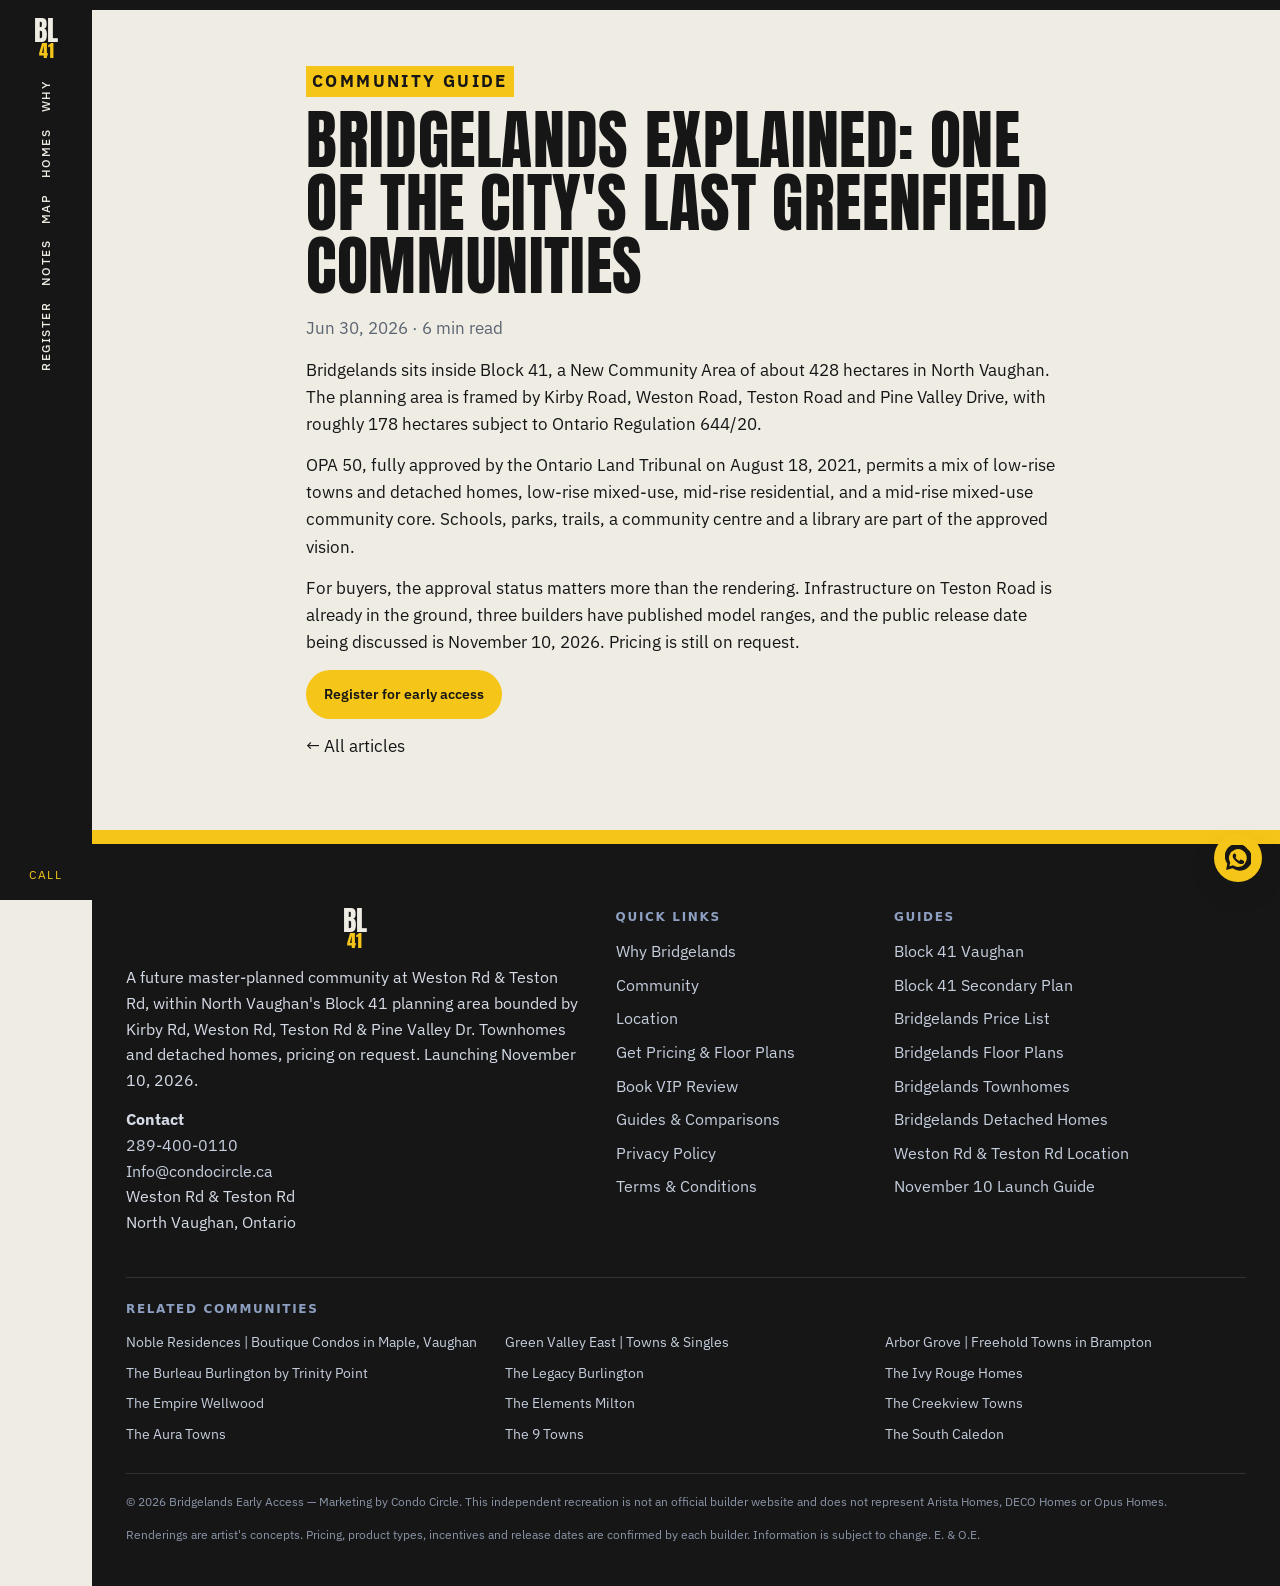
==== commit 1d247879: "Rebuild the page as a buyer brief so it no longer follows the competitor layout. Co-authored-by: Cur" ====
--- a/article.html
+++ b/article.html
@@ -7,7 +7,7 @@
   <link rel="icon" href="images/favicon.svg" type="image/svg+xml">
   <link rel="preconnect" href="https://fonts.googleapis.com">
   <link rel="preconnect" href="https://fonts.gstatic.com" crossorigin>
-  <link href="https://fonts.googleapis.com/css2?family=Outfit:wght@400;500;600;700&family=Syne:wght@600;700;800&display=swap" rel="stylesheet">
+  <link href="https://fonts.googleapis.com/css2?family=Anton&family=IBM+Plex+Sans:wght@400;500;600;700&display=swap" rel="stylesheet">
   <link rel="stylesheet" href="css/styles.css">
 </head>
 <body>
--- a/css/styles.css
+++ b/css/styles.css
@@ -526,3 +526,189 @@
   }
   .mosaic { grid-template-rows: 140px 140px; }
 }
+
+/* Dossier layout — a side rail and poster type, not a marketing banner. */
+body.dossier {
+  background: #efece4;
+  color: #161616;
+  padding-left: 92px;
+  font-family: "IBM Plex Sans", sans-serif;
+}
+body.dossier h1,
+body.dossier h2,
+body.dossier .serif,
+body.dossier .size,
+body.dossier .stat strong,
+body.dossier .fact strong,
+body.dossier .connect strong,
+body.dossier .rebate strong {
+  font-family: "Anton", Impact, sans-serif;
+  font-weight: 400;
+  letter-spacing: 0.01em;
+  text-transform: uppercase;
+}
+body.dossier .site-header { position: static; background: transparent; }
+body.dossier .rail {
+  position: fixed;
+  inset: 0 auto 0 0;
+  width: 92px;
+  background: #161616;
+  color: #efece4;
+  display: flex;
+  flex-direction: column;
+  align-items: center;
+  gap: 22px;
+  padding: 18px 0 16px;
+  z-index: 50;
+}
+body.dossier .mark {
+  color: #efece4;
+  font-family: "Anton", sans-serif;
+  font-size: 28px;
+  letter-spacing: 0;
+  line-height: 0.9;
+  text-align: center;
+}
+body.dossier .mark em { display: block; font-style: normal; color: #f5c518; font-size: 18px; }
+body.dossier .rail-links {
+  display: flex;
+  flex-direction: column;
+  align-items: center;
+  gap: 16px;
+  position: static;
+  background: transparent;
+  border: 0;
+  padding: 0;
+}
+body.dossier .rail-links a {
+  color: #efece4;
+  font-size: 12px;
+  letter-spacing: 0.12em;
+  text-transform: uppercase;
+  writing-mode: vertical-rl;
+  transform: rotate(180deg);
+}
+body.dossier .rail-phone {
+  margin-top: auto;
+  color: #f5c518;
+  font-size: 12px;
+  letter-spacing: 0.14em;
+  text-transform: uppercase;
+}
+body.dossier .menu-btn { display: none; border-color: #efece4; }
+body.dossier .menu-btn span,
+body.dossier .menu-btn span:before,
+body.dossier .menu-btn span:after { background: #efece4; }
+
+body.dossier .cover {
+  display: grid;
+  grid-template-columns: 1.4fr 0.7fr;
+  gap: 36px;
+  align-items: start;
+  padding: 42px 40px 36px;
+  background:
+    linear-gradient(#161616, #161616) left top / 100% 14px no-repeat,
+    #efece4;
+}
+body.dossier .cover-copy { min-width: 0; container-type: inline-size; }
+body.dossier .cover-index {
+  margin: 28px 0 8px;
+  font-size: 13px;
+  letter-spacing: 0.16em;
+  text-transform: uppercase;
+  font-weight: 600;
+}
+body.dossier .cover h1 {
+  font-size: clamp(64px, 8vw, 120px);
+  line-height: 0.82;
+  margin: 0 0 18px;
+  max-width: 100%;
+}
+@supports (font-size: 1cqi) {
+  body.dossier .cover h1 { font-size: clamp(64px, 19cqi, 140px); }
+}
+body.dossier .cover-copy p { max-width: 460px; font-size: 18px; }
+body.dossier .cover-side img { width: 100%; height: 320px; object-fit: cover; border: 3px solid #161616; }
+body.dossier .cover-side dl { margin: 0; }
+body.dossier .cover-side dl div {
+  display: flex;
+  justify-content: space-between;
+  gap: 12px;
+  border-bottom: 1px solid #161616;
+  padding: 8px 0;
+  font-size: 14px;
+}
+body.dossier .cover-side dt { letter-spacing: 0.12em; text-transform: uppercase; font-size: 11px; }
+body.dossier .cover-side dd { margin: 0; font-weight: 600; }
+body.dossier .btn { border-radius: 999px; text-transform: none; letter-spacing: 0; font-weight: 600; }
+body.dossier .btn-coral { background: #f5c518; color: #161616; }
+body.dossier .btn-coral:hover { background: #161616; color: #f5c518; }
+body.dossier .btn-outline { border-color: #161616; color: #161616; border-radius: 999px; }
+body.dossier .section,
+body.dossier .section-cream,
+body.dossier .section-deep,
+body.dossier .section-linen,
+body.dossier .section-linen-soft { background: #efece4; }
+body.dossier .section { border-top: 10px solid #161616; padding: 56px 0; }
+body.dossier .center { text-align: left; }
+body.dossier .center .lede,
+body.dossier .center p { margin-left: 0; }
+body.dossier .eyebrow { color: #161616; background: #f5c518; padding: 2px 6px; }
+body.dossier .stats { background: #161616; color: #efece4; border: 0; }
+body.dossier .stat span { color: #c8c2b4; }
+body.dossier .feature,
+body.dossier .panel,
+body.dossier .card,
+body.dossier .post,
+body.dossier .fact,
+body.dossier .brochure,
+body.dossier .faq details,
+body.dossier .builder-detail article,
+body.dossier .deep article,
+body.dossier .connect div,
+body.dossier .rebate article,
+body.dossier .banner,
+body.dossier .choice,
+body.dossier .builder-logos a {
+  border-radius: 0;
+  box-shadow: none;
+  border: 2px solid #161616;
+  background: #f7f4ec;
+}
+body.dossier .feature-grid { gap: 0; }
+body.dossier .feature { border-top: 0; }
+body.dossier .feature:first-child { border-top: 2px solid #161616; }
+body.dossier .icon { background: #f5c518; color: #161616; }
+body.dossier .site-footer { background: #161616; border-top: 14px solid #f5c518; }
+body.dossier .floater { border-radius: 999px; background: #f5c518; color: #161616; }
+
+@media (max-width: 800px) {
+  body.dossier { padding-left: 0; padding-top: 64px; }
+  body.dossier .rail {
+    inset: 0 0 auto 0;
+    width: auto;
+    height: 64px;
+    flex-direction: row;
+    padding: 0 14px;
+    gap: 12px;
+  }
+  body.dossier .mark { font-size: 22px; display: flex; gap: 6px; align-items: baseline; }
+  body.dossier .mark em { display: inline; font-size: 16px; }
+  body.dossier .menu-btn { display: grid; margin-left: auto; }
+  body.dossier .rail-phone { display: none; }
+  body.dossier .rail-links {
+    display: none;
+    position: absolute;
+    top: 64px;
+    left: 0;
+    right: 0;
+    background: #161616;
+    padding: 16px;
+    align-items: flex-start;
+  }
+  body.dossier .rail-links.open { display: flex; }
+  body.dossier .rail-links a { writing-mode: horizontal-tb; transform: none; font-size: 16px; }
+  body.dossier .cover { grid-template-columns: 1fr; min-height: 0; padding: 22px 18px 8px; }
+  body.dossier .cover h1 { font-size: clamp(56px, 18vw, 88px); }
+  body.dossier .cta-row { margin-right: 0; }
+}
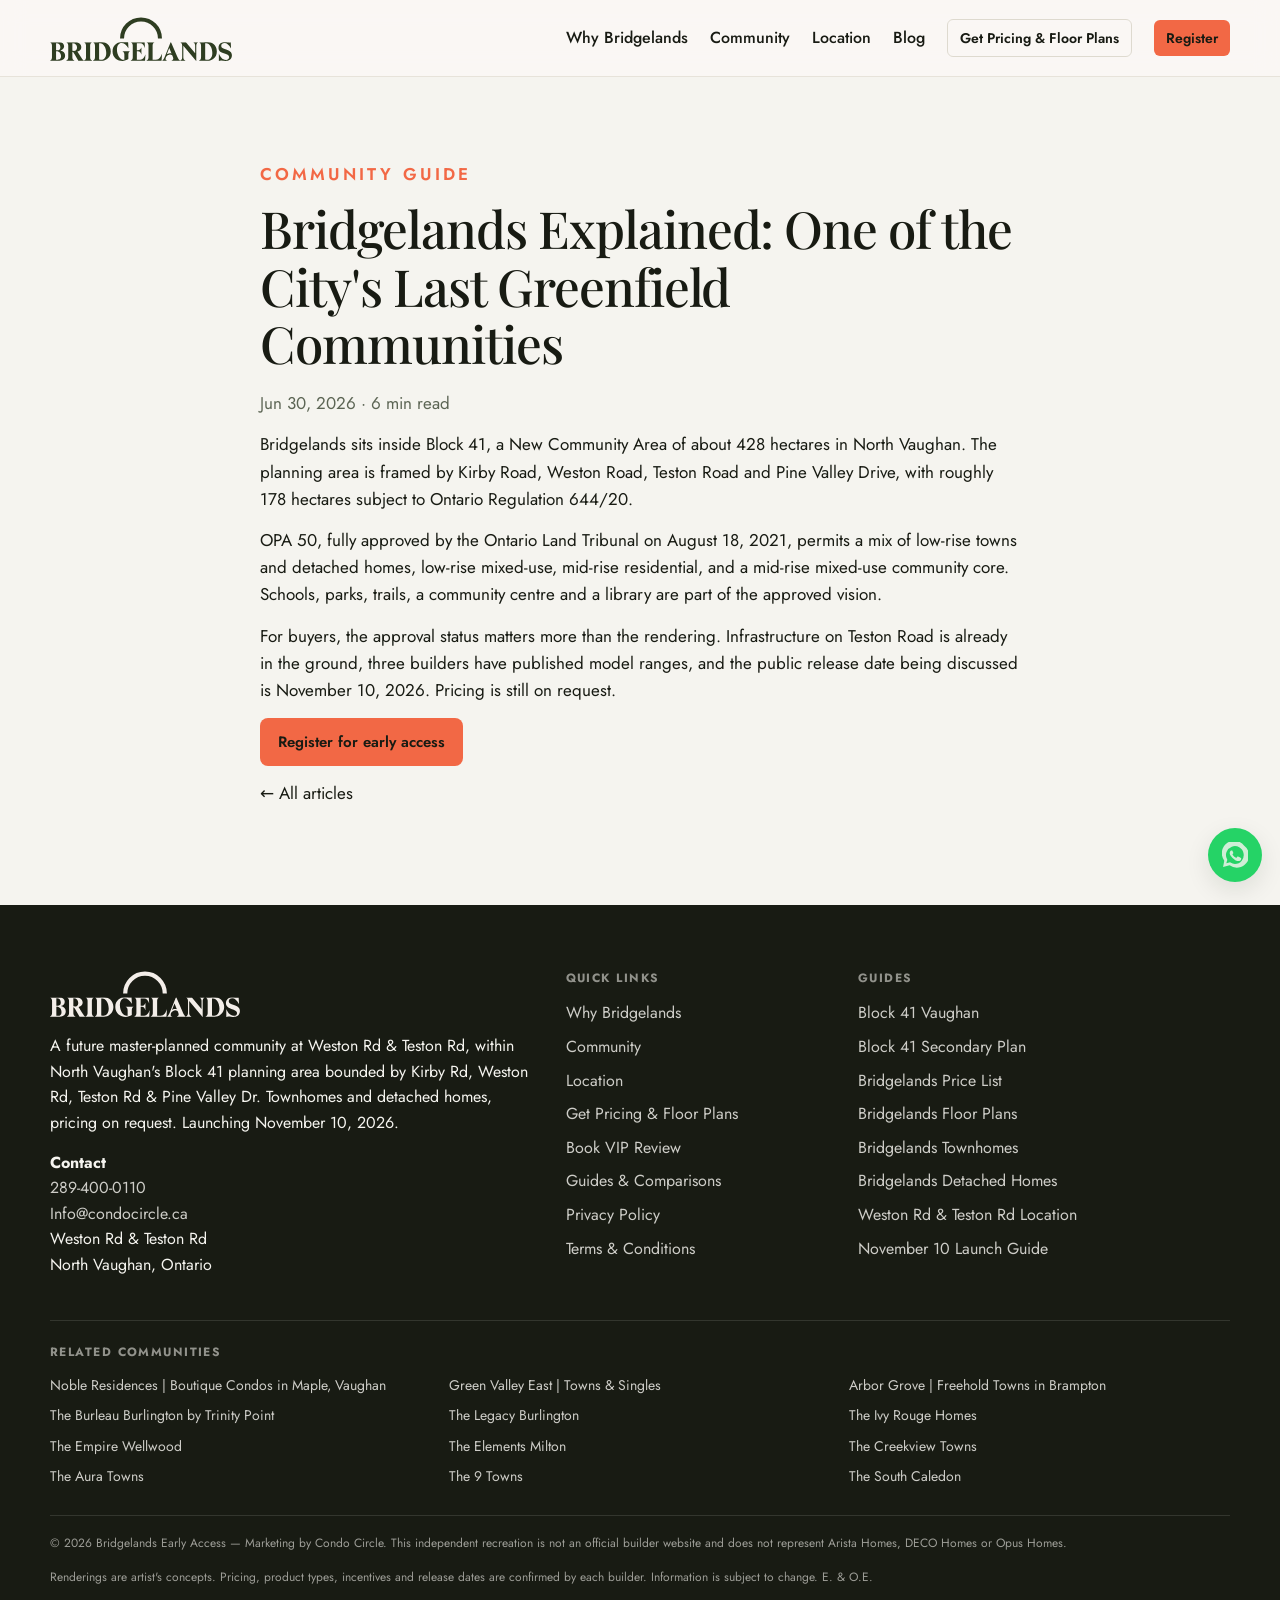
==== commit 04a165a3: "Restore the full Bridgelands page and brand colours with a form in the hero, serving images from Sup" ====
--- a/article.html
+++ b/article.html
@@ -7,7 +7,7 @@
   <link rel="icon" href="images/favicon.svg" type="image/svg+xml">
   <link rel="preconnect" href="https://fonts.googleapis.com">
   <link rel="preconnect" href="https://fonts.gstatic.com" crossorigin>
-  <link href="https://fonts.googleapis.com/css2?family=Anton&family=IBM+Plex+Sans:wght@400;500;600;700&display=swap" rel="stylesheet">
+  <link href="https://fonts.googleapis.com/css2?family=Jost:wght@400;500;600;700&family=Playfair+Display:wght@500;600;700&display=swap" rel="stylesheet">
   <link rel="stylesheet" href="css/styles.css">
 </head>
 <body>
--- a/css/styles.css
+++ b/css/styles.css
@@ -1,23 +1,23 @@
 :root {
-  --olive: #1b2433;
-  --olive-mid: #1c4fd8;
-  --ink: #12141a;
-  --cream: #f5f7fb;
-  --cream-deep: #e7edf6;
-  --linen: #dfe7f4;
-  --card: #ffffff;
-  --coral: #1c4fd8;
-  --coral-deep: #143aa8;
-  --muted: #5c6573;
-  --border: #d3dae6;
-  --foam: rgba(245, 247, 251, 0.94);
-  --shadow: 0 10px 30px rgba(18, 20, 26, 0.08);
-  --shadow-lg: 0 18px 40px rgba(18, 20, 26, 0.12);
-  --radius: 2px;
-  --header: 108px;
-  --max: 1120px;
-  --serif: "Syne", "Avenir Next", sans-serif;
-  --sans: "Outfit", system-ui, sans-serif;
+  --olive: #2e3d21;
+  --olive-mid: #3d4f2e;
+  --ink: #181b13;
+  --cream: #f5f4ef;
+  --cream-deep: #edeee3;
+  --linen: #eae3d7;
+  --card: #faf7f5;
+  --coral: #f26845;
+  --coral-deep: #e25736;
+  --muted: #5c6554;
+  --border: #dedacf;
+  --foam: rgba(245, 244, 239, 0.92);
+  --shadow: 0 8px 24px rgba(24, 27, 19, 0.1);
+  --shadow-lg: 0 16px 48px rgba(24, 27, 19, 0.14);
+  --radius: 16px;
+  --header: 118px;
+  --max: 1180px;
+  --serif: "Playfair Display", Georgia, serif;
+  --sans: "Jost", system-ui, sans-serif;
 }
 
 * { box-sizing: border-box; }
@@ -39,17 +39,17 @@
 
 .eyebrow {
   display: inline-block;
-  letter-spacing: 0.14em;
+  letter-spacing: 0.18em;
   text-transform: uppercase;
   font-size: 12px;
-  font-weight: 700;
+  font-weight: 600;
   color: var(--coral);
   margin: 0 0 12px;
 }
-h1, h2, h3, .serif { font-family: var(--serif); font-weight: 700; letter-spacing: -0.04em; }
-h1 { font-size: clamp(36px, 5vw, 64px); line-height: 0.98; margin: 0 0 18px; }
-h2 { font-size: clamp(30px, 3.4vw, 44px); line-height: 1.05; margin: 0 0 16px; }
-h3 { font-size: 22px; line-height: 1.2; margin: 0 0 8px; }
+h1, h2, h3, .serif { font-family: var(--serif); font-weight: 500; letter-spacing: -0.02em; }
+h1 { font-size: clamp(34px, 4vw, 52px); line-height: 1.12; margin: 0 0 18px; }
+h2 { font-size: clamp(32px, 4vw, 48px); line-height: 1.15; margin: 0 0 16px; }
+h3 { font-size: 26px; line-height: 1.25; margin: 0 0 8px; }
 p { margin: 0 0 14px; }
 .lede { font-size: 18px; color: var(--muted); max-width: 720px; }
 
@@ -58,39 +58,35 @@
   align-items: center;
   justify-content: center;
   gap: 8px;
-  border-radius: 0;
-  padding: 13px 18px;
+  border-radius: 8px;
+  padding: 12px 18px;
   font-weight: 600;
-  font-size: 14px;
-  letter-spacing: 0.04em;
-  text-transform: uppercase;
+  font-size: 15px;
   border: 0;
-  transition: background .15s ease, color .15s ease;
-}
-.btn:hover { transform: none; }
-.btn-coral { background: var(--coral); color: white; }
-.btn-coral:hover { background: var(--accent-deep, #143aa8); }
-.btn-dark { background: var(--ink); color: white; }
+  transition: transform .15s ease, background .15s ease, box-shadow .15s ease;
+}
+.btn:hover { transform: translateY(-1px); }
+.btn-coral { background: var(--coral); color: var(--ink); }
+.btn-coral:hover { background: var(--coral-deep); }
+.btn-dark { background: var(--ink); color: var(--cream); }
 .btn-outline {
   background: transparent;
   color: var(--ink);
-  border: 1px solid var(--ink);
+  border: 1px solid var(--border);
 }
 .btn-ghost {
-  background: transparent;
-  color: var(--ink);
-  border: 1px solid var(--ink);
-}
-.btn-sm { padding: 9px 12px; font-size: 12px; }
+  background: rgba(245, 244, 239, 0.08);
+  color: var(--cream);
+  border: 2px solid rgba(245, 244, 239, 0.35);
+}
+.btn-sm { padding: 7px 12px; font-size: 14px; border-radius: 6px; }
 .btn-block { width: 100%; }
 
 .site-header { position: sticky; top: 0; z-index: 40; }
 .announce {
-  background: #10141c;
-  color: #d5dbe6;
-  font-size: 13px;
-  letter-spacing: 0.04em;
-  text-transform: uppercase;
+  background: var(--olive);
+  color: var(--cream);
+  font-size: 14px;
 }
 .announce-inner {
   display: flex;
@@ -101,11 +97,12 @@
   text-align: center;
 }
 .announce-inner p { margin: 0; min-width: 0; }
-.announce strong { color: white; font-weight: 700; }
+.announce strong { color: var(--coral); font-weight: 600; }
 .nav {
   position: relative;
-  background: #ffffff;
-  border-bottom: 1px solid var(--border);
+  background: rgba(250, 247, 245, 0.94);
+  backdrop-filter: blur(12px);
+  border-bottom: 1px solid rgba(222, 218, 207, 0.7);
 }
 .nav-inner {
   display: flex;
@@ -114,15 +111,7 @@
   min-height: 76px;
   gap: 20px;
 }
-.wordmark {
-  font-family: var(--serif);
-  font-weight: 700;
-  letter-spacing: 0.16em;
-  font-size: 15px;
-  color: var(--ink);
-}
-.wordmark span { color: var(--coral); }
-.logo img { height: 28px; width: auto; filter: grayscale(1) contrast(1.2); }
+.logo img { height: 46px; width: auto; }
 .nav-links {
   display: flex;
   align-items: center;
@@ -145,23 +134,7 @@
 .menu-btn span:before { top: -6px; }
 .menu-btn span:after { top: 6px; }
 
-.hero-split { background: #f5f7fb; padding: 48px 0 28px; border-bottom: 1px solid var(--border); }
-.hero-grid { display: grid; grid-template-columns: 1.05fr 0.95fr; gap: 40px; align-items: center; }
-.hero-frame { position: relative; background: #10141c; }
-.hero-frame img { width: 100%; height: 460px; object-fit: cover; }
-.hero-note {
-  position: absolute; left: 12px; bottom: 12px;
-  background: #10141c; color: white; font-size: 12px; letter-spacing: 0.08em;
-  text-transform: uppercase; padding: 6px 8px;
-}
-.hero-meta { display: grid; grid-template-columns: repeat(3, 1fr); gap: 10px; list-style: none; padding: 0; margin: 26px 0 0; }
-.hero-meta li { border-top: 2px solid var(--ink); padding-top: 8px; }
-.hero-meta strong { display: block; font-family: var(--serif); font-size: 16px; }
-.hero-meta span { color: var(--muted); font-size: 13px; }
-.filmstrip { display: grid; grid-template-columns: repeat(4, 1fr); gap: 8px; margin-top: 28px; }
-.filmstrip img { height: 110px; width: 100%; object-fit: cover; filter: saturate(0.85); }
-
-.hero { position: relative; background: #10141c; overflow: hidden; }
+.hero { position: relative; background: var(--olive); overflow: hidden; }
 .slides { position: relative; height: min(68vw, 620px); min-height: 420px; }
 .slide {
   position: absolute; inset: 0;
@@ -187,16 +160,15 @@
 .hero-dots button.active { width: 28px; background: white; }
 
 .intro {
-  background: #10141c;
-  color: white;
-  padding: 36px 0;
+  background: linear-gradient(135deg, #14170f, #2c3824);
+  color: var(--cream);
+  padding: 54px 0 58px;
 }
 .kicker {
-  letter-spacing: 0.12em;
+  letter-spacing: 0.16em;
   text-transform: uppercase;
-  font-size: 12px;
-  font-weight: 700;
-  color: #9eb0d4;
+  font-size: 13px;
+  color: rgba(245, 244, 239, 0.72);
   margin-bottom: 12px;
 }
 .cta-row { display: flex; flex-wrap: wrap; gap: 12px; margin-top: 22px; }
@@ -218,7 +190,7 @@
 .builder-logos a {
   background: white;
   border: 1px solid var(--border);
-  border-radius: 0;
+  border-radius: 14px;
   min-height: 140px;
   display: flex;
   align-items: center;
@@ -230,10 +202,10 @@
 .builder-logos img { max-height: 64px; width: auto; max-width: 180px; object-fit: contain; }
 
 .stats {
-  background: white;
-  color: var(--ink);
-  border-top: 1px solid var(--border);
-  border-bottom: 1px solid var(--border);
+  background: linear-gradient(135deg, #14170f, #31402a);
+  color: var(--cream);
+  border-top: 1px solid rgba(245,244,239,.08);
+  border-bottom: 1px solid rgba(245,244,239,.08);
 }
 .stats-grid {
   display: grid;
@@ -243,7 +215,7 @@
   padding: 22px 0;
 }
 .stat strong { display: block; font-family: var(--serif); font-size: 28px; font-weight: 500; }
-.stat span { color: var(--muted); font-size: 14px; }
+.stat span { color: rgba(245,244,239,.7); font-size: 14px; }
 
 .quick {
   display: grid;
@@ -259,14 +231,14 @@
 .fact {
   background: white;
   border: 1px solid var(--border);
-  border-radius: 0;
+  border-radius: 12px;
   padding: 16px 18px;
 }
 .fact span { display: block; font-size: 12px; letter-spacing: .12em; text-transform: uppercase; color: var(--muted); }
 .fact strong { font-family: var(--serif); font-size: 22px; font-weight: 500; }
 
 .travel { text-align: center; }
-.travel img { margin: 18px auto 0; border-radius: 0; box-shadow: var(--shadow); }
+.travel img { margin: 18px auto 0; border-radius: 18px; box-shadow: var(--shadow); }
 
 .split {
   display: grid;
@@ -280,7 +252,7 @@
   grid-template-rows: 180px 180px;
   gap: 12px;
 }
-.mosaic img { width: 100%; height: 100%; object-fit: cover; border-radius: 0; }
+.mosaic img { width: 100%; height: 100%; object-fit: cover; border-radius: 16px; }
 .mosaic img:first-child { grid-row: 1 / span 2; height: 100%; }
 
 .feature-grid {
@@ -299,9 +271,9 @@
 }
 .feature:hover { transform: translateY(-3px); box-shadow: var(--shadow); }
 .icon {
-  width: 42px; height: 42px; border-radius: 0;
-  background: #10141c;
-  color: white;
+  width: 42px; height: 42px; border-radius: 10px;
+  background: rgba(242, 104, 69, 0.12);
+  color: var(--coral-deep);
   display: grid; place-items: center;
   margin-bottom: 12px;
 }
@@ -310,7 +282,7 @@
 .two-col { display: grid; grid-template-columns: 1.1fr .9fr; gap: 28px; }
 .panel {
   background: white;
-  border-radius: 0;
+  border-radius: 18px;
   padding: 28px;
   border: 1px solid var(--border);
 }
@@ -320,8 +292,8 @@
   content: "";
   position: absolute; left: 0; top: 14px;
   width: 14px; height: 8px;
-  border-left: 2px solid #1c4fd8;
-  border-bottom: 2px solid #1c4fd8;
+  border-left: 2px solid var(--olive);
+  border-bottom: 2px solid var(--olive);
   transform: rotate(-45deg);
 }
 .note { font-size: 13px; color: var(--muted); margin-top: 18px; }
@@ -330,19 +302,16 @@
 .tab, .chip {
   border: 1px solid var(--border);
   background: white;
-  border-radius: 0;
+  border-radius: 999px;
   padding: 8px 16px;
-  font-weight: 600;
-  letter-spacing: 0.04em;
-  text-transform: uppercase;
-  font-size: 13px;
+  font-weight: 500;
 }
 .tab.active, .chip.active { background: var(--ink); color: var(--cream); border-color: var(--ink); }
 
 .cards { display: grid; grid-template-columns: repeat(3, 1fr); gap: 18px; }
 .card {
   background: white;
-  border-radius: 0;
+  border-radius: 18px;
   overflow: hidden;
   border: 1px solid var(--border);
   box-shadow: 0 2px 8px rgba(24,27,19,.05);
@@ -361,7 +330,7 @@
 
 .gallery { display: grid; grid-template-columns: repeat(4, 1fr); gap: 12px; }
 .gallery figure {
-  margin: 0; position: relative; overflow: hidden; border-radius: 0; cursor: pointer;
+  margin: 0; position: relative; overflow: hidden; border-radius: 14px; cursor: pointer;
 }
 .gallery img { height: 210px; width: 100%; object-fit: cover; transition: transform .35s ease; }
 .gallery figure:hover img { transform: scale(1.04); }
@@ -374,7 +343,7 @@
 
 .life-grid { display: grid; grid-template-columns: repeat(4, 1fr); gap: 12px; margin-top: 28px; }
 .life-grid a {
-  position: relative; border-radius: 0; overflow: hidden; min-height: 180px; display: block;
+  position: relative; border-radius: 14px; overflow: hidden; min-height: 180px; display: block;
 }
 .life-grid img { width: 100%; height: 220px; object-fit: cover; }
 .life-grid span {
@@ -384,42 +353,42 @@
 
 .banner {
   display: flex; align-items: center; justify-content: space-between; gap: 20px;
-  background: white; border-radius: 0; padding: 28px; border: 1px solid var(--border);
+  background: white; border-radius: 18px; padding: 28px; border: 1px solid var(--border);
 }
 .brochure-grid { display: grid; grid-template-columns: repeat(4, 1fr); gap: 12px; margin: 22px 0; }
 .brochure {
-  background: white; border: 1px solid var(--border); border-radius: 0;
+  background: white; border: 1px solid var(--border); border-radius: 12px;
   padding: 16px; text-align: left; font-weight: 500;
 }
 .brochure small { display: block; color: var(--muted); font-weight: 400; margin-top: 4px; }
 
 .loc-grid { display: grid; grid-template-columns: 1fr 1fr; gap: 28px; align-items: start; }
 .map-stack { display: grid; gap: 12px; }
-.map-stack img { border-radius: 0; width: 100%; object-fit: cover; max-height: 280px; }
+.map-stack img { border-radius: 16px; width: 100%; object-fit: cover; max-height: 280px; }
 .connect { display: grid; grid-template-columns: 1fr 1fr; gap: 10px; margin-top: 16px; }
-.connect div { background: white; border-radius: 0; padding: 12px 14px; border: 1px solid var(--border); }
+.connect div { background: white; border-radius: 12px; padding: 12px 14px; border: 1px solid var(--border); }
 .connect strong { display: block; font-family: var(--serif); font-size: 22px; }
 
 .deep { display: grid; gap: 14px; }
 .deep article {
   display: grid; grid-template-columns: 140px 1fr; gap: 18px;
-  background: white; border-radius: 0; padding: 18px 20px; border: 1px solid var(--border);
+  background: white; border-radius: 16px; padding: 18px 20px; border: 1px solid var(--border);
 }
 .deep .tag { color: var(--coral); font-size: 12px; letter-spacing: .14em; font-weight: 600; }
 
 .builder-detail { display: grid; grid-template-columns: repeat(3, 1fr); gap: 16px; }
-.builder-detail article { background: white; border-radius: 0; padding: 22px; border: 1px solid var(--border); }
+.builder-detail article { background: white; border-radius: 16px; padding: 22px; border: 1px solid var(--border); }
 .builder-detail img { height: 42px; width: auto; object-fit: contain; margin-bottom: 12px; }
 
 .rebate { display: grid; grid-template-columns: repeat(3, 1fr); gap: 14px; margin-top: 20px; }
 .rebate article {
-  background: white; border-radius: 0; padding: 22px; border: 1px solid var(--border); text-align: center;
+  background: white; border-radius: 16px; padding: 22px; border: 1px solid var(--border); text-align: center;
 }
 .rebate strong { display: block; font-family: var(--serif); font-size: 36px; color: var(--olive); }
 
 .posts { display: grid; grid-template-columns: repeat(2, 1fr); gap: 16px; }
 .post {
-  background: white; border-radius: 0; padding: 22px; border: 1px solid var(--border);
+  background: white; border-radius: 16px; padding: 22px; border: 1px solid var(--border);
   display: flex; flex-direction: column; min-height: 220px;
 }
 .post .cat { color: var(--coral); font-size: 12px; letter-spacing: .14em; font-weight: 600; }
@@ -431,7 +400,7 @@
 .article-index a:hover { color: var(--coral-deep); }
 
 .faq details {
-  background: white; border: 1px solid var(--border); border-radius: 0; padding: 14px 18px; margin-bottom: 10px;
+  background: white; border: 1px solid var(--border); border-radius: 12px; padding: 14px 18px; margin-bottom: 10px;
 }
 .faq summary { cursor: pointer; font-weight: 600; font-size: 17px; }
 .faq details p { color: var(--muted); margin: 10px 0 4px; }
@@ -439,7 +408,7 @@
 .register-grid { display: grid; grid-template-columns: .9fr 1.1fr; gap: 28px; align-items: start; }
 .choices { display: grid; gap: 10px; }
 .choice {
-  text-align: left; background: white; border: 1px solid var(--border); border-radius: 0; padding: 14px 16px;
+  text-align: left; background: white; border: 1px solid var(--border); border-radius: 14px; padding: 14px 16px;
 }
 .choice.active { border-color: var(--ink); box-shadow: inset 0 0 0 1px var(--ink); }
 .choice strong { display: block; }
@@ -448,28 +417,28 @@
 .form label { display: grid; gap: 6px; font-size: 14px; font-weight: 500; }
 .form label.full { grid-column: 1 / -1; }
 .form input, .form select, .form textarea {
-  border: 1px solid var(--border); border-radius: 0; padding: 12px 12px; background: white; font-size: 15px;
-}
-.form input:focus, .form select:focus, .form textarea:focus { outline: 2px solid rgba(28, 79, 216, .35); border-color: #1c4fd8; }
+  border: 1px solid var(--border); border-radius: 10px; padding: 12px 12px; background: white; font-size: 15px;
+}
+.form input:focus, .form select:focus, .form textarea:focus { outline: 2px solid rgba(46, 61, 33, .35); border-color: var(--olive); }
 .steps { display: flex; gap: 8px; margin-bottom: 14px; color: var(--muted); font-size: 13px; }
 .steps span.active { color: var(--ink); font-weight: 600; }
-.success { background: white; border-radius: 0; padding: 28px; border: 1px solid var(--border); }
-
-.site-footer { background: #10141c; color: #d5dbe6; padding: 64px 0 28px; border-top: 6px solid #1c4fd8; }
+.success { background: white; border-radius: 16px; padding: 28px; border: 1px solid var(--border); }
+
+.site-footer { background: var(--ink); color: var(--cream); padding: 64px 0 28px; }
 .footer-grid { display: grid; grid-template-columns: 1.3fr .7fr 1fr; gap: 32px; }
-.site-footer a { color: #c5cedd; }
+.site-footer a { color: rgba(245,244,239,.82); }
 .site-footer a:hover { color: white; }
-.site-footer h4 { margin: 0 0 12px; font-family: var(--sans); letter-spacing: .14em; font-size: 12px; text-transform: uppercase; color: #8ea0c2; }
+.site-footer h4 { margin: 0 0 12px; font-family: var(--sans); letter-spacing: .12em; font-size: 12px; text-transform: uppercase; color: rgba(245,244,239,.55); }
 .site-footer ul { list-style: none; padding: 0; margin: 0; display: grid; gap: 8px; }
-.fine { margin-top: 28px; padding-top: 18px; border-top: 1px solid rgba(255,255,255,.12); font-size: 12px; color: #8b95a8; }
-.sisters { margin-top: 28px; padding-top: 22px; border-top: 1px solid rgba(255,255,255,.12); }
+.fine { margin-top: 28px; padding-top: 18px; border-top: 1px solid rgba(245,244,239,.12); font-size: 12px; color: rgba(245,244,239,.6); }
+.sisters { margin-top: 28px; padding-top: 22px; border-top: 1px solid rgba(245,244,239,.12); }
 .sister-grid { display: grid; grid-template-columns: repeat(3, 1fr); gap: 8px 18px; }
 .sister-grid a { font-size: 14px; }
 
 .floaters { position: fixed; right: 18px; bottom: 18px; display: grid; gap: 10px; z-index: 50; }
 .floater {
-  width: 48px; height: 48px; border-radius: 0; display: grid; place-items: center;
-  background: #10141c; color: white; box-shadow: var(--shadow);
+  width: 54px; height: 54px; border-radius: 50%; display: grid; place-items: center;
+  background: #25d366; color: white; box-shadow: var(--shadow);
   border: 0;
 }
 .floater.chat { background: #7dcea0; }
@@ -479,10 +448,39 @@
   display: none; align-items: center; justify-content: center; z-index: 80; padding: 24px;
 }
 .lightbox.open { display: flex; }
-.lightbox img { max-width: min(1100px, 100%); max-height: 84vh; border-radius: 0; }
+.lightbox img { max-width: min(1100px, 100%); max-height: 84vh; border-radius: 12px; }
 .lightbox button {
   position: absolute; top: 16px; right: 16px; background: white; border: 0; border-radius: 8px; padding: 8px 12px;
 }
+
+.hero-form-section { position: relative; overflow: hidden; background: var(--olive); color: var(--cream); }
+.hero-bg { position: absolute; inset: 0; width: 100%; height: 100%; object-fit: cover; }
+.hero-form-section:after {
+  content: ""; position: absolute; inset: 0;
+  background: linear-gradient(90deg, rgba(20, 26, 14, 0.88) 0%, rgba(46, 61, 33, 0.72) 48%, rgba(46, 61, 33, 0.35) 100%);
+}
+.hero-form-grid {
+  position: relative; z-index: 1;
+  display: grid; grid-template-columns: 1.1fr 0.9fr; gap: 48px; align-items: center;
+  padding: 72px 0;
+}
+.hero-copy h1 { color: var(--cream); font-size: clamp(36px, 4.4vw, 56px); }
+.hero-copy > p { font-size: 18px; color: rgba(245, 244, 239, 0.86); max-width: 540px; }
+.hero-points { list-style: none; padding: 0; margin: 22px 0 0; display: grid; gap: 10px; }
+.hero-points li { padding-left: 26px; position: relative; }
+.hero-points li:before {
+  content: ""; position: absolute; left: 0; top: 9px;
+  width: 12px; height: 7px; border-left: 2px solid var(--coral); border-bottom: 2px solid var(--coral);
+  transform: rotate(-45deg);
+}
+.hero-card {
+  background: var(--card); color: var(--ink);
+  border-radius: 16px; padding: 28px; box-shadow: var(--shadow-lg);
+}
+.hero-card h3 { margin-bottom: 4px; }
+.hero-card > p { color: var(--muted); font-size: 15px; }
+.hero-card .form .btn { grid-column: 1 / -1; }
+.hero-card .note { margin-top: 12px; }
 
 .page-hero { padding: 48px 0 10px; }
 .prose { max-width: 760px; }
@@ -506,8 +504,7 @@
   .sister-grid { grid-template-columns: 1fr 1fr; }
   .deep article { grid-template-columns: 1fr; }
   .banner { flex-direction: column; align-items: flex-start; }
-  .hero-grid, .filmstrip { grid-template-columns: 1fr; }
-  .hero-frame img { height: 280px; }
+  .hero-form-grid { grid-template-columns: 1fr; gap: 28px; padding: 48px 0; }
 }
 @media (max-width: 680px) {
   .wrap, .wrap-wide { width: calc(100% - 32px); }
@@ -525,190 +522,5 @@
     grid-template-columns: 1fr;
   }
   .mosaic { grid-template-rows: 140px 140px; }
-}
-
-/* Dossier layout — a side rail and poster type, not a marketing banner. */
-body.dossier {
-  background: #efece4;
-  color: #161616;
-  padding-left: 92px;
-  font-family: "IBM Plex Sans", sans-serif;
-}
-body.dossier h1,
-body.dossier h2,
-body.dossier .serif,
-body.dossier .size,
-body.dossier .stat strong,
-body.dossier .fact strong,
-body.dossier .connect strong,
-body.dossier .rebate strong {
-  font-family: "Anton", Impact, sans-serif;
-  font-weight: 400;
-  letter-spacing: 0.01em;
-  text-transform: uppercase;
-}
-body.dossier .site-header { position: static; background: transparent; }
-body.dossier .rail {
-  position: fixed;
-  inset: 0 auto 0 0;
-  width: 92px;
-  background: #161616;
-  color: #efece4;
-  display: flex;
-  flex-direction: column;
-  align-items: center;
-  gap: 22px;
-  padding: 18px 0 16px;
-  z-index: 50;
-}
-body.dossier .mark {
-  color: #efece4;
-  font-family: "Anton", sans-serif;
-  font-size: 28px;
-  letter-spacing: 0;
-  line-height: 0.9;
-  text-align: center;
-}
-body.dossier .mark em { display: block; font-style: normal; color: #f5c518; font-size: 18px; }
-body.dossier .rail-links {
-  display: flex;
-  flex-direction: column;
-  align-items: center;
-  gap: 16px;
-  position: static;
-  background: transparent;
-  border: 0;
-  padding: 0;
-}
-body.dossier .rail-links a {
-  color: #efece4;
-  font-size: 12px;
-  letter-spacing: 0.12em;
-  text-transform: uppercase;
-  writing-mode: vertical-rl;
-  transform: rotate(180deg);
-}
-body.dossier .rail-phone {
-  margin-top: auto;
-  color: #f5c518;
-  font-size: 12px;
-  letter-spacing: 0.14em;
-  text-transform: uppercase;
-}
-body.dossier .menu-btn { display: none; border-color: #efece4; }
-body.dossier .menu-btn span,
-body.dossier .menu-btn span:before,
-body.dossier .menu-btn span:after { background: #efece4; }
-
-body.dossier .cover {
-  display: grid;
-  grid-template-columns: 1.4fr 0.7fr;
-  gap: 36px;
-  align-items: start;
-  padding: 42px 40px 36px;
-  background:
-    linear-gradient(#161616, #161616) left top / 100% 14px no-repeat,
-    #efece4;
-}
-body.dossier .cover-copy { min-width: 0; container-type: inline-size; }
-body.dossier .cover-index {
-  margin: 28px 0 8px;
-  font-size: 13px;
-  letter-spacing: 0.16em;
-  text-transform: uppercase;
-  font-weight: 600;
-}
-body.dossier .cover h1 {
-  font-size: clamp(64px, 8vw, 120px);
-  line-height: 0.82;
-  margin: 0 0 18px;
-  max-width: 100%;
-}
-@supports (font-size: 1cqi) {
-  body.dossier .cover h1 { font-size: clamp(64px, 19cqi, 140px); }
-}
-body.dossier .cover-copy p { max-width: 460px; font-size: 18px; }
-body.dossier .cover-side img { width: 100%; height: 320px; object-fit: cover; border: 3px solid #161616; }
-body.dossier .cover-side dl { margin: 0; }
-body.dossier .cover-side dl div {
-  display: flex;
-  justify-content: space-between;
-  gap: 12px;
-  border-bottom: 1px solid #161616;
-  padding: 8px 0;
-  font-size: 14px;
-}
-body.dossier .cover-side dt { letter-spacing: 0.12em; text-transform: uppercase; font-size: 11px; }
-body.dossier .cover-side dd { margin: 0; font-weight: 600; }
-body.dossier .btn { border-radius: 999px; text-transform: none; letter-spacing: 0; font-weight: 600; }
-body.dossier .btn-coral { background: #f5c518; color: #161616; }
-body.dossier .btn-coral:hover { background: #161616; color: #f5c518; }
-body.dossier .btn-outline { border-color: #161616; color: #161616; border-radius: 999px; }
-body.dossier .section,
-body.dossier .section-cream,
-body.dossier .section-deep,
-body.dossier .section-linen,
-body.dossier .section-linen-soft { background: #efece4; }
-body.dossier .section { border-top: 10px solid #161616; padding: 56px 0; }
-body.dossier .center { text-align: left; }
-body.dossier .center .lede,
-body.dossier .center p { margin-left: 0; }
-body.dossier .eyebrow { color: #161616; background: #f5c518; padding: 2px 6px; }
-body.dossier .stats { background: #161616; color: #efece4; border: 0; }
-body.dossier .stat span { color: #c8c2b4; }
-body.dossier .feature,
-body.dossier .panel,
-body.dossier .card,
-body.dossier .post,
-body.dossier .fact,
-body.dossier .brochure,
-body.dossier .faq details,
-body.dossier .builder-detail article,
-body.dossier .deep article,
-body.dossier .connect div,
-body.dossier .rebate article,
-body.dossier .banner,
-body.dossier .choice,
-body.dossier .builder-logos a {
-  border-radius: 0;
-  box-shadow: none;
-  border: 2px solid #161616;
-  background: #f7f4ec;
-}
-body.dossier .feature-grid { gap: 0; }
-body.dossier .feature { border-top: 0; }
-body.dossier .feature:first-child { border-top: 2px solid #161616; }
-body.dossier .icon { background: #f5c518; color: #161616; }
-body.dossier .site-footer { background: #161616; border-top: 14px solid #f5c518; }
-body.dossier .floater { border-radius: 999px; background: #f5c518; color: #161616; }
-
-@media (max-width: 800px) {
-  body.dossier { padding-left: 0; padding-top: 64px; }
-  body.dossier .rail {
-    inset: 0 0 auto 0;
-    width: auto;
-    height: 64px;
-    flex-direction: row;
-    padding: 0 14px;
-    gap: 12px;
-  }
-  body.dossier .mark { font-size: 22px; display: flex; gap: 6px; align-items: baseline; }
-  body.dossier .mark em { display: inline; font-size: 16px; }
-  body.dossier .menu-btn { display: grid; margin-left: auto; }
-  body.dossier .rail-phone { display: none; }
-  body.dossier .rail-links {
-    display: none;
-    position: absolute;
-    top: 64px;
-    left: 0;
-    right: 0;
-    background: #161616;
-    padding: 16px;
-    align-items: flex-start;
-  }
-  body.dossier .rail-links.open { display: flex; }
-  body.dossier .rail-links a { writing-mode: horizontal-tb; transform: none; font-size: 16px; }
-  body.dossier .cover { grid-template-columns: 1fr; min-height: 0; padding: 22px 18px 8px; }
-  body.dossier .cover h1 { font-size: clamp(56px, 18vw, 88px); }
-  body.dossier .cta-row { margin-right: 0; }
-}
+  .hero-card { padding: 22px 18px; }
+}
